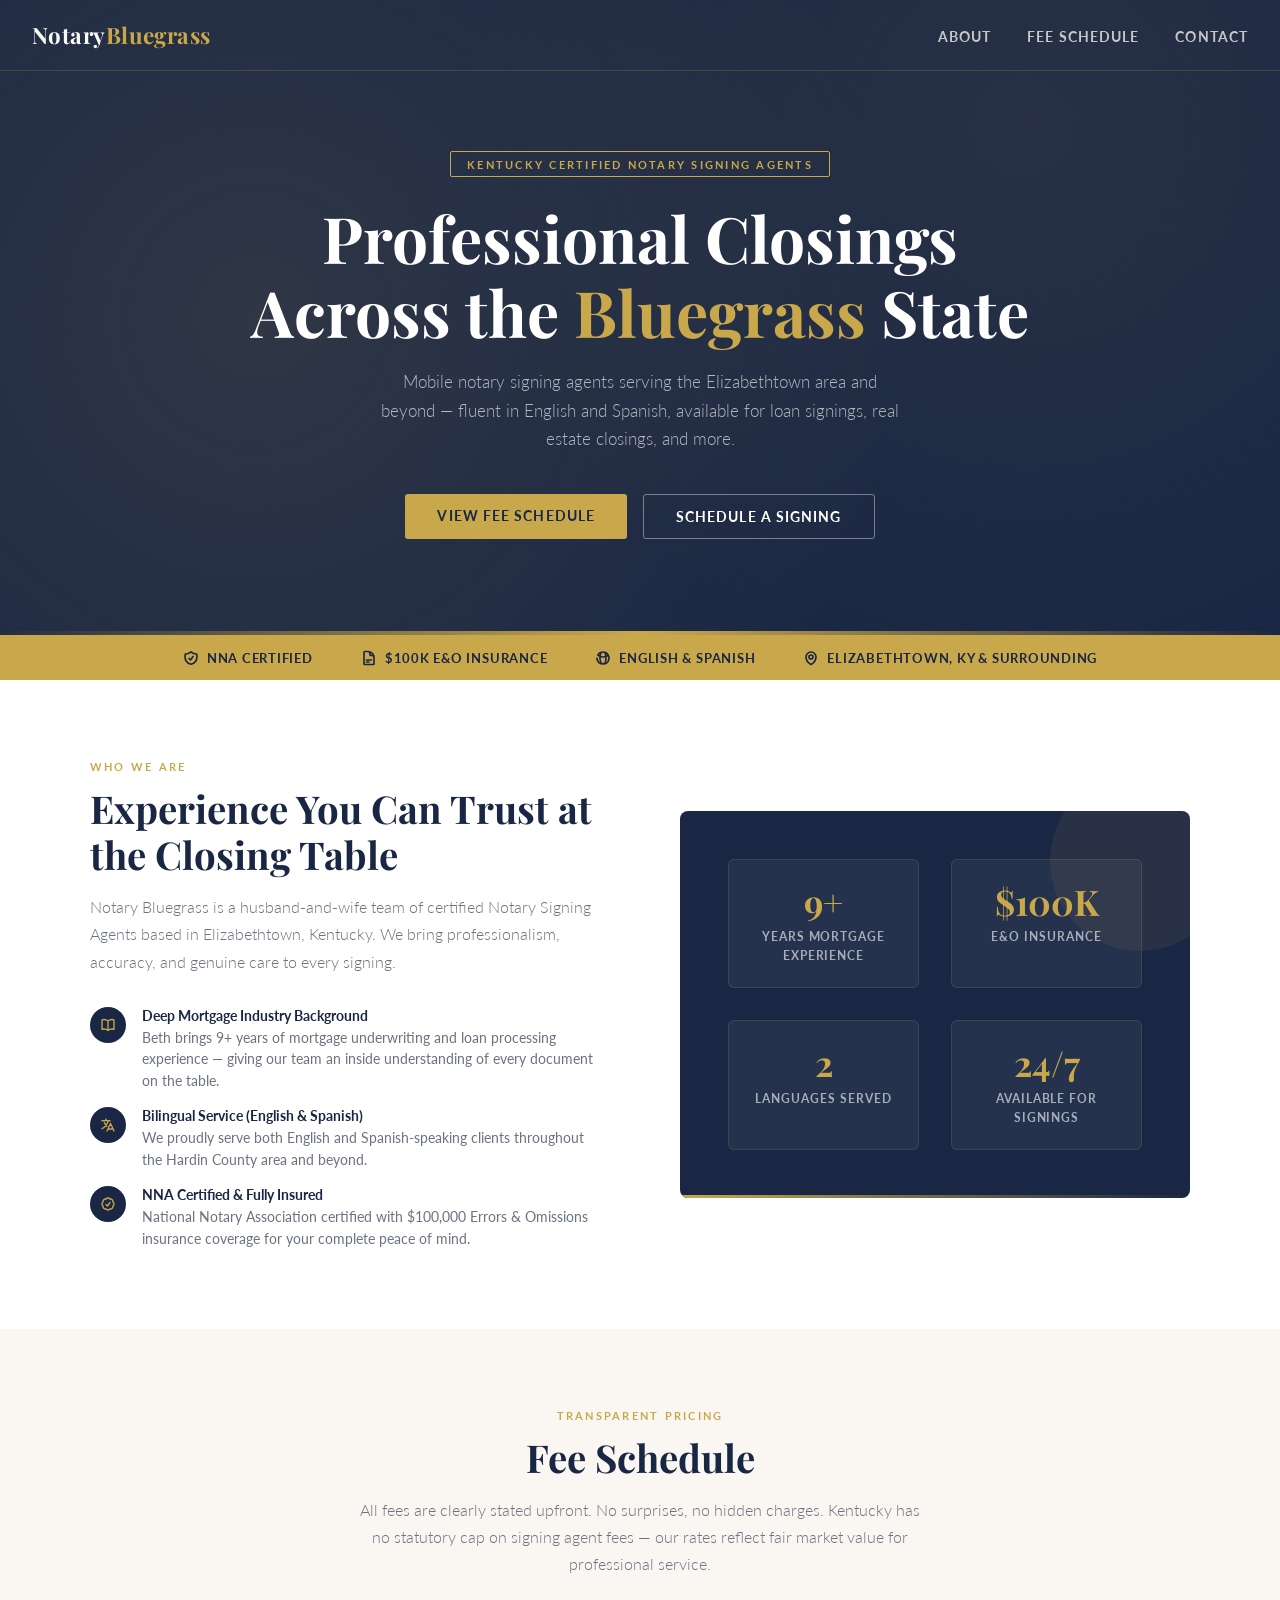
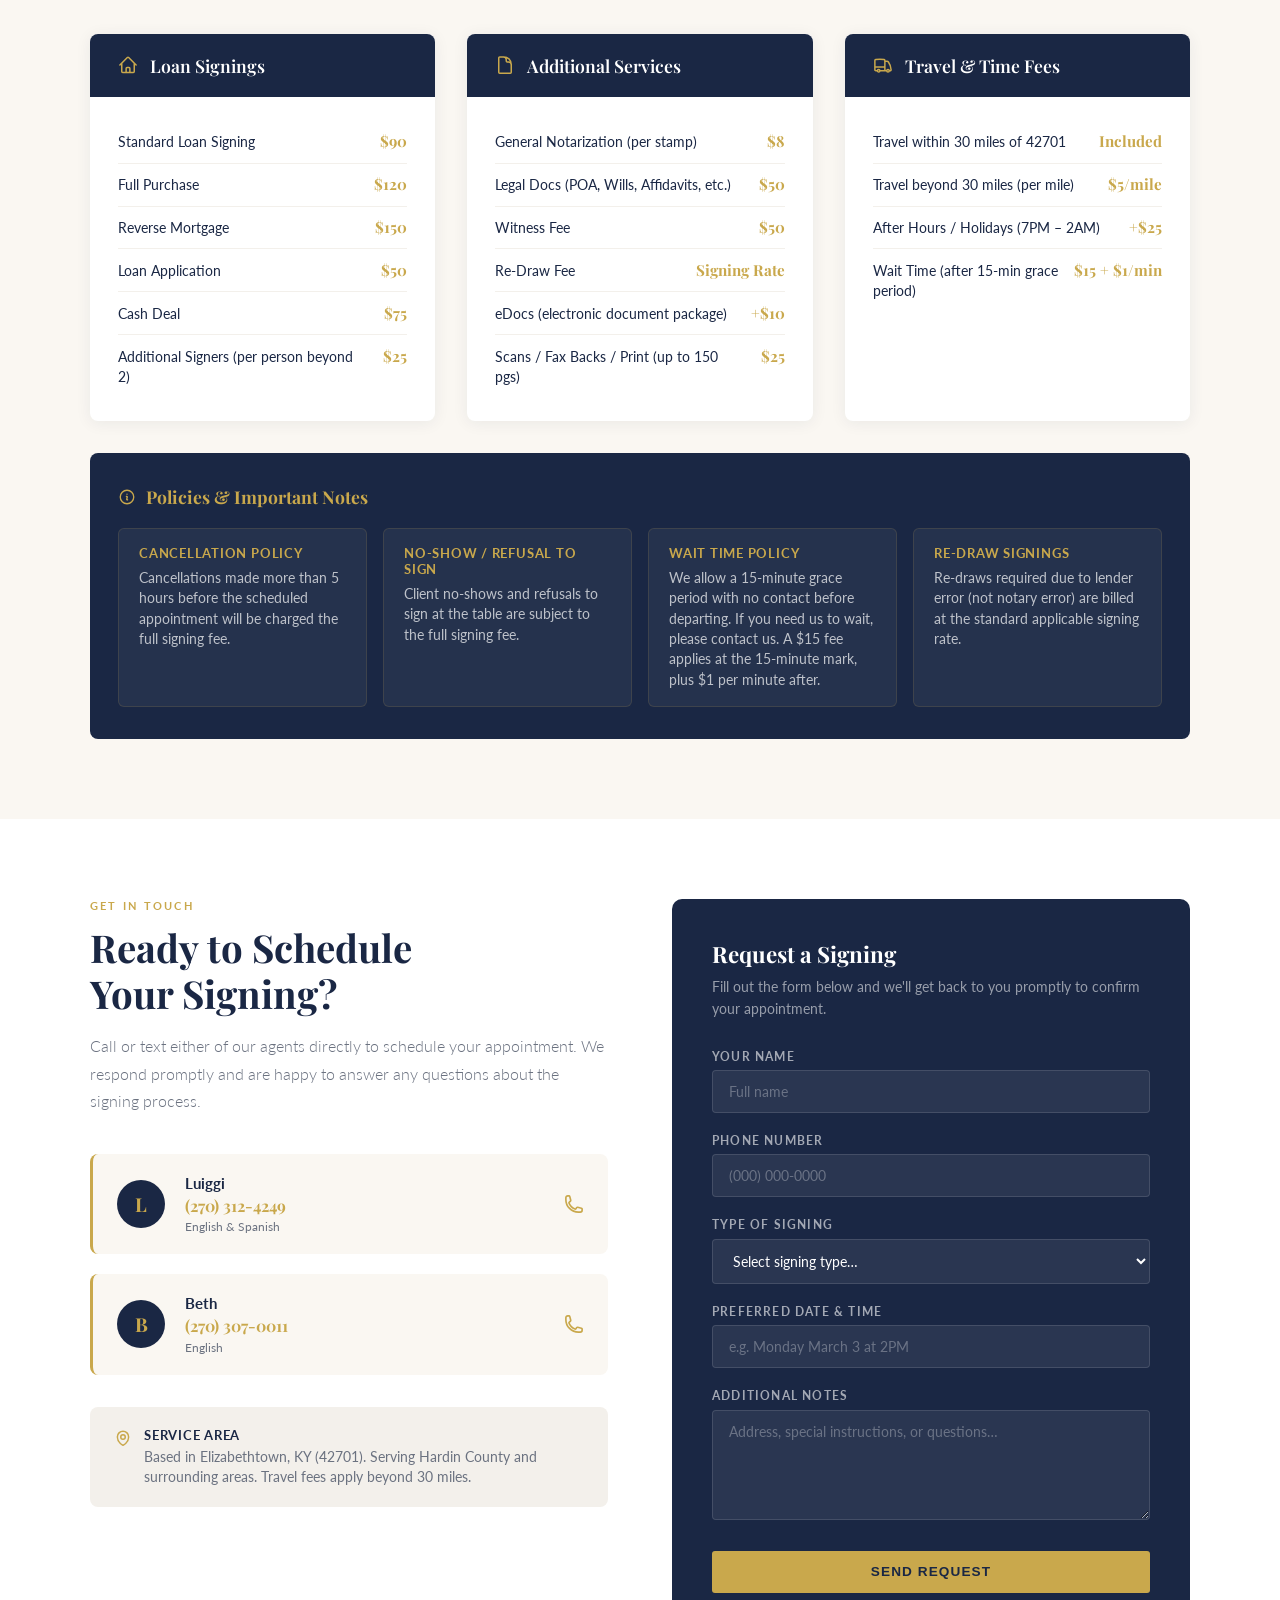
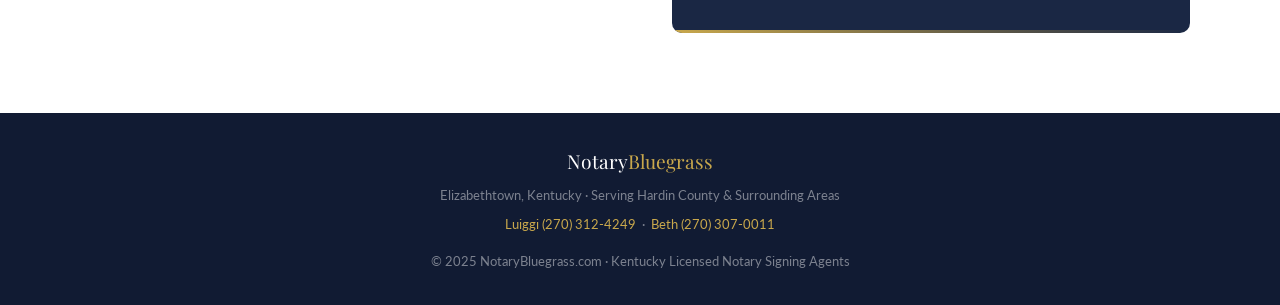
==== index (1).html @ 2d80d2d3 "Add files via upload" ====
<!DOCTYPE html>
<html lang="en">
<head>
  <meta charset="UTF-8" />
  <meta name="viewport" content="width=device-width, initial-scale=1.0"/>
  <title>Notary Bluegrass | Kentucky Mobile Notary Signing Agents</title>
  <link href="https://fonts.googleapis.com/css2?family=Playfair+Display:wght@400;600;700&family=Lato:wght@300;400;700&display=swap" rel="stylesheet"/>
  <style>
    *, *::before, *::after { box-sizing: border-box; margin: 0; padding: 0; }

    :root {
      --navy: #1a2744;
      --gold: #c9a84c;
      --gold-light: #e8c97a;
      --cream: #faf7f2;
      --white: #ffffff;
      --gray: #6b7280;
      --light-gray: #f3f0eb;
    }

    html { scroll-behavior: smooth; }

    body {
      font-family: 'Lato', sans-serif;
      background: var(--cream);
      color: var(--navy);
      overflow-x: hidden;
    }

    /* ── HERO ── */
    header {
      background: var(--navy);
      position: relative;
      overflow: hidden;
      padding: 0;
    }

    .header-pattern {
      position: absolute; inset: 0;
      background-image:
        radial-gradient(circle at 20% 50%, rgba(201,168,76,0.12) 0%, transparent 60%),
        radial-gradient(circle at 80% 20%, rgba(201,168,76,0.08) 0%, transparent 50%);
      pointer-events: none;
    }

    .header-border {
      position: absolute; bottom: 0; left: 0; right: 0;
      height: 4px;
      background: linear-gradient(90deg, transparent, var(--gold), transparent);
    }

    nav {
      display: flex;
      justify-content: space-between;
      align-items: center;
      padding: 1.25rem 2rem;
      border-bottom: 1px solid rgba(201,168,76,0.2);
    }

    .logo {
      font-family: 'Playfair Display', serif;
      color: var(--white);
      font-size: 1.4rem;
      font-weight: 700;
      letter-spacing: 0.02em;
    }

    .logo span { color: var(--gold); }

    nav a {
      color: rgba(255,255,255,0.75);
      text-decoration: none;
      font-size: 0.85rem;
      letter-spacing: 0.08em;
      text-transform: uppercase;
      font-weight: 700;
      transition: color 0.2s;
      margin-left: 2rem;
    }
    nav a:hover { color: var(--gold); }

    .hero {
      text-align: center;
      padding: 5rem 2rem 6rem;
      position: relative;
      z-index: 1;
    }

    .hero-badge {
      display: inline-block;
      border: 1px solid var(--gold);
      color: var(--gold);
      font-size: 0.7rem;
      letter-spacing: 0.2em;
      text-transform: uppercase;
      padding: 0.35rem 1rem;
      border-radius: 2px;
      margin-bottom: 1.5rem;
      font-weight: 700;
    }

    .hero h1 {
      font-family: 'Playfair Display', serif;
      color: var(--white);
      font-size: clamp(2.4rem, 5vw, 4rem);
      line-height: 1.15;
      font-weight: 700;
      margin-bottom: 1.25rem;
    }

    .hero h1 em {
      color: var(--gold);
      font-style: normal;
    }

    .hero p {
      color: rgba(255,255,255,0.65);
      font-size: 1.05rem;
      max-width: 520px;
      margin: 0 auto 2.5rem;
      line-height: 1.7;
      font-weight: 300;
    }

    .hero-cta {
      display: inline-flex;
      gap: 1rem;
      flex-wrap: wrap;
      justify-content: center;
    }

    .btn {
      display: inline-block;
      padding: 0.85rem 2rem;
      border-radius: 3px;
      font-size: 0.85rem;
      font-weight: 700;
      letter-spacing: 0.08em;
      text-transform: uppercase;
      text-decoration: none;
      transition: all 0.25s;
      cursor: pointer;
      border: none;
    }

    .btn-gold {
      background: var(--gold);
      color: var(--navy);
    }
    .btn-gold:hover {
      background: var(--gold-light);
      transform: translateY(-2px);
      box-shadow: 0 8px 24px rgba(201,168,76,0.35);
    }

    .btn-outline {
      background: transparent;
      color: var(--white);
      border: 1px solid rgba(255,255,255,0.4);
    }
    .btn-outline:hover {
      border-color: var(--gold);
      color: var(--gold);
      transform: translateY(-2px);
    }

    /* ── TRUST BAR ── */
    .trust-bar {
      background: var(--gold);
      padding: 0.9rem 2rem;
      display: flex;
      justify-content: center;
      gap: 3rem;
      flex-wrap: wrap;
    }

    .trust-item {
      display: flex;
      align-items: center;
      gap: 0.5rem;
      font-size: 0.8rem;
      font-weight: 700;
      letter-spacing: 0.06em;
      text-transform: uppercase;
      color: var(--navy);
    }

    .trust-item svg { width: 16px; height: 16px; flex-shrink: 0; }

    /* ── SECTION SHARED ── */
    section { padding: 5rem 2rem; }

    .section-label {
      font-size: 0.7rem;
      font-weight: 700;
      letter-spacing: 0.2em;
      text-transform: uppercase;
      color: var(--gold);
      margin-bottom: 0.75rem;
    }

    .section-title {
      font-family: 'Playfair Display', serif;
      font-size: clamp(1.8rem, 3vw, 2.6rem);
      font-weight: 700;
      color: var(--navy);
      margin-bottom: 1rem;
      line-height: 1.2;
    }

    .section-sub {
      color: var(--gray);
      font-size: 1rem;
      line-height: 1.7;
      max-width: 560px;
      font-weight: 300;
    }

    .container { max-width: 1100px; margin: 0 auto; }

    /* ── ABOUT ── */
    #about { background: var(--white); }

    .about-grid {
      display: grid;
      grid-template-columns: 1fr 1fr;
      gap: 5rem;
      align-items: center;
    }

    .about-text .section-sub { margin-bottom: 1.5rem; }

    .about-features {
      display: flex;
      flex-direction: column;
      gap: 1rem;
      margin-top: 2rem;
    }

    .feature-item {
      display: flex;
      align-items: flex-start;
      gap: 1rem;
    }

    .feature-icon {
      width: 36px; height: 36px;
      background: var(--navy);
      border-radius: 50%;
      display: flex; align-items: center; justify-content: center;
      flex-shrink: 0;
    }
    .feature-icon svg { width: 16px; height: 16px; color: var(--gold); }

    .feature-text strong {
      display: block;
      font-size: 0.9rem;
      font-weight: 700;
      color: var(--navy);
      margin-bottom: 0.2rem;
    }
    .feature-text span {
      font-size: 0.85rem;
      color: var(--gray);
      line-height: 1.5;
    }

    .about-card {
      background: var(--navy);
      border-radius: 8px;
      padding: 3rem;
      position: relative;
      overflow: hidden;
    }

    .about-card::before {
      content: '';
      position: absolute;
      top: -40px; right: -40px;
      width: 180px; height: 180px;
      border-radius: 50%;
      background: rgba(201,168,76,0.08);
    }

    .about-card::after {
      content: '';
      position: absolute;
      bottom: 0; left: 0; right: 0;
      height: 3px;
      background: linear-gradient(90deg, var(--gold), transparent);
    }

    .stat-grid {
      display: grid;
      grid-template-columns: 1fr 1fr;
      gap: 2rem;
      position: relative;
      z-index: 1;
    }

    .stat-item {
      text-align: center;
      padding: 1.5rem 1rem;
      background: rgba(255,255,255,0.05);
      border-radius: 6px;
      border: 1px solid rgba(201,168,76,0.15);
    }

    .stat-number {
      font-family: 'Playfair Display', serif;
      font-size: 2.2rem;
      color: var(--gold);
      font-weight: 700;
      display: block;
      line-height: 1;
      margin-bottom: 0.4rem;
    }

    .stat-label {
      font-size: 0.75rem;
      color: rgba(255,255,255,0.6);
      letter-spacing: 0.08em;
      text-transform: uppercase;
      font-weight: 700;
    }

    /* ── FEES ── */
    #fees { background: var(--cream); }

    .fees-header {
      text-align: center;
      margin-bottom: 3.5rem;
    }
    .fees-header .section-sub { margin: 0 auto; }

    .fees-grid {
      display: grid;
      grid-template-columns: repeat(auto-fit, minmax(320px, 1fr));
      gap: 2rem;
    }

    .fee-card {
      background: var(--white);
      border-radius: 8px;
      overflow: hidden;
      box-shadow: 0 2px 16px rgba(26,39,68,0.07);
      transition: transform 0.25s, box-shadow 0.25s;
    }
    .fee-card:hover {
      transform: translateY(-4px);
      box-shadow: 0 8px 32px rgba(26,39,68,0.12);
    }

    .fee-card-header {
      background: var(--navy);
      padding: 1.25rem 1.75rem;
      display: flex;
      align-items: center;
      gap: 0.75rem;
    }

    .fee-card-header svg { width: 20px; height: 20px; color: var(--gold); flex-shrink: 0; }

    .fee-card-header h3 {
      font-family: 'Playfair Display', serif;
      color: var(--white);
      font-size: 1.1rem;
      font-weight: 600;
    }

    .fee-list {
      padding: 1.5rem 1.75rem;
    }

    .fee-row {
      display: flex;
      justify-content: space-between;
      align-items: baseline;
      padding: 0.65rem 0;
      border-bottom: 1px solid var(--light-gray);
      gap: 1rem;
    }
    .fee-row:last-child { border-bottom: none; }

    .fee-name {
      font-size: 0.9rem;
      color: var(--navy);
      font-weight: 400;
      flex: 1;
      line-height: 1.4;
    }

    .fee-price {
      font-size: 0.95rem;
      color: var(--gold);
      font-weight: 700;
      white-space: nowrap;
      font-family: 'Playfair Display', serif;
    }

    /* Policies card */
    .policy-card {
      background: var(--navy);
      border-radius: 8px;
      padding: 2rem 1.75rem;
      grid-column: 1 / -1;
    }

    .policy-card h3 {
      font-family: 'Playfair Display', serif;
      color: var(--gold);
      font-size: 1.1rem;
      margin-bottom: 1.25rem;
      display: flex;
      align-items: center;
      gap: 0.6rem;
    }
    .policy-card h3 svg { width: 18px; height: 18px; }

    .policy-grid {
      display: grid;
      grid-template-columns: repeat(auto-fit, minmax(240px, 1fr));
      gap: 1rem;
    }

    .policy-item {
      background: rgba(255,255,255,0.05);
      border: 1px solid rgba(201,168,76,0.15);
      border-radius: 6px;
      padding: 1rem 1.25rem;
    }

    .policy-item strong {
      display: block;
      font-size: 0.8rem;
      color: var(--gold);
      letter-spacing: 0.06em;
      text-transform: uppercase;
      font-weight: 700;
      margin-bottom: 0.4rem;
    }

    .policy-item p {
      font-size: 0.85rem;
      color: rgba(255,255,255,0.7);
      line-height: 1.5;
    }

    /* ── CONTACT ── */
    #contact { background: var(--white); }

    .contact-grid {
      display: grid;
      grid-template-columns: 1fr 1fr;
      gap: 4rem;
      align-items: start;
    }

    .contact-info { }

    .contact-intro {
      color: var(--gray);
      font-size: 1rem;
      line-height: 1.7;
      font-weight: 300;
      margin-bottom: 2.5rem;
    }

    .agent-cards {
      display: flex;
      flex-direction: column;
      gap: 1.25rem;
    }

    .agent-card {
      display: flex;
      align-items: center;
      gap: 1.25rem;
      padding: 1.25rem 1.5rem;
      background: var(--cream);
      border-radius: 8px;
      border-left: 3px solid var(--gold);
      text-decoration: none;
      transition: all 0.2s;
    }
    .agent-card:hover {
      background: var(--light-gray);
      transform: translateX(4px);
    }

    .agent-avatar {
      width: 48px; height: 48px;
      background: var(--navy);
      border-radius: 50%;
      display: flex; align-items: center; justify-content: center;
      flex-shrink: 0;
      font-family: 'Playfair Display', serif;
      color: var(--gold);
      font-size: 1.2rem;
      font-weight: 700;
    }

    .agent-details { flex: 1; }

    .agent-name {
      font-weight: 700;
      color: var(--navy);
      font-size: 0.95rem;
      margin-bottom: 0.2rem;
    }

    .agent-phone {
      color: var(--gold);
      font-size: 1rem;
      font-weight: 700;
      font-family: 'Playfair Display', serif;
    }

    .agent-lang {
      font-size: 0.75rem;
      color: var(--gray);
      margin-top: 0.2rem;
    }

    .service-area {
      margin-top: 2rem;
      padding: 1.25rem 1.5rem;
      background: var(--light-gray);
      border-radius: 8px;
      display: flex;
      align-items: flex-start;
      gap: 0.75rem;
    }

    .service-area svg { width: 18px; height: 18px; color: var(--gold); flex-shrink: 0; margin-top: 2px; }

    .service-area div strong {
      display: block;
      font-size: 0.8rem;
      color: var(--navy);
      font-weight: 700;
      letter-spacing: 0.06em;
      text-transform: uppercase;
      margin-bottom: 0.25rem;
    }

    .service-area div p {
      font-size: 0.85rem;
      color: var(--gray);
      line-height: 1.5;
    }

    /* Contact form side */
    .contact-form-wrap {
      background: var(--navy);
      border-radius: 10px;
      padding: 2.5rem;
      position: relative;
      overflow: hidden;
    }

    .contact-form-wrap::after {
      content: '';
      position: absolute;
      bottom: 0; left: 0; right: 0;
      height: 3px;
      background: linear-gradient(90deg, var(--gold), transparent);
    }

    .contact-form-wrap h3 {
      font-family: 'Playfair Display', serif;
      color: var(--white);
      font-size: 1.4rem;
      margin-bottom: 0.5rem;
    }

    .contact-form-wrap p {
      color: rgba(255,255,255,0.55);
      font-size: 0.85rem;
      margin-bottom: 1.75rem;
      line-height: 1.6;
    }

    .form-group { margin-bottom: 1.25rem; }

    label {
      display: block;
      font-size: 0.75rem;
      font-weight: 700;
      letter-spacing: 0.1em;
      text-transform: uppercase;
      color: rgba(255,255,255,0.6);
      margin-bottom: 0.4rem;
    }

    input, textarea, select {
      width: 100%;
      background: rgba(255,255,255,0.07);
      border: 1px solid rgba(255,255,255,0.12);
      border-radius: 4px;
      padding: 0.75rem 1rem;
      color: var(--white);
      font-family: 'Lato', sans-serif;
      font-size: 0.9rem;
      transition: border-color 0.2s;
      outline: none;
    }

    input::placeholder, textarea::placeholder { color: rgba(255,255,255,0.3); }

    input:focus, textarea:focus, select:focus {
      border-color: var(--gold);
    }

    select option { background: var(--navy); color: var(--white); }

    textarea { height: 110px; resize: vertical; }

    .form-submit {
      width: 100%;
      margin-top: 0.5rem;
    }

    /* ── FOOTER ── */
    footer {
      background: #111b33;
      color: rgba(255,255,255,0.45);
      text-align: center;
      padding: 2rem;
      font-size: 0.8rem;
      line-height: 1.7;
    }

    footer a { color: var(--gold); text-decoration: none; }

    .footer-logo {
      font-family: 'Playfair Display', serif;
      color: var(--white);
      font-size: 1.2rem;
      margin-bottom: 0.5rem;
    }
    .footer-logo span { color: var(--gold); }

    /* ── ANIMATIONS ── */
    @keyframes fadeUp {
      from { opacity: 0; transform: translateY(24px); }
      to   { opacity: 1; transform: translateY(0); }
    }

    .hero-badge { animation: fadeUp 0.5s ease both; }
    .hero h1    { animation: fadeUp 0.5s ease 0.1s both; }
    .hero p     { animation: fadeUp 0.5s ease 0.2s both; }
    .hero-cta   { animation: fadeUp 0.5s ease 0.3s both; }

    /* ── RESPONSIVE ── */
    @media (max-width: 768px) {
      .about-grid, .contact-grid { grid-template-columns: 1fr; gap: 2.5rem; }
      nav .nav-links { display: none; }
      .stat-grid { grid-template-columns: 1fr 1fr; }
      .trust-bar { gap: 1.5rem; }
      .fees-grid { grid-template-columns: 1fr; }
      .policy-card { grid-column: 1; }
    }
  </style>
</head>
<body>

<!-- HEADER -->
<header>
  <div class="header-pattern"></div>
  <nav>
    <div class="logo">Notary<span>Bluegrass</span></div>
    <div class="nav-links">
      <a href="#about">About</a>
      <a href="#fees">Fee Schedule</a>
      <a href="#contact">Contact</a>
    </div>
  </nav>
  <div class="hero">
    <div class="hero-badge">Kentucky Certified Notary Signing Agents</div>
    <h1>Professional Closings<br/>Across the <em>Bluegrass</em> State</h1>
    <p>Mobile notary signing agents serving the Elizabethtown area and beyond — fluent in English and Spanish, available for loan signings, real estate closings, and more.</p>
    <div class="hero-cta">
      <a href="#fees" class="btn btn-gold">View Fee Schedule</a>
      <a href="#contact" class="btn btn-outline">Schedule a Signing</a>
    </div>
  </div>
  <div class="header-border"></div>
</header>

<!-- TRUST BAR -->
<div class="trust-bar">
  <div class="trust-item">
    <svg fill="none" viewBox="0 0 24 24" stroke="currentColor" stroke-width="2.5"><path stroke-linecap="round" stroke-linejoin="round" d="M9 12.75L11.25 15 15 9.75m-3-7.036A11.959 11.959 0 013.598 6 11.99 11.99 0 003 9.749c0 5.592 3.824 10.29 9 11.623 5.176-1.332 9-6.03 9-11.622 0-1.31-.21-2.571-.598-3.751h-.152c-3.196 0-6.1-1.248-8.25-3.285z"/></svg>
    NNA Certified
  </div>
  <div class="trust-item">
    <svg fill="none" viewBox="0 0 24 24" stroke="currentColor" stroke-width="2.5"><path stroke-linecap="round" stroke-linejoin="round" d="M19.5 14.25v-2.625a3.375 3.375 0 00-3.375-3.375h-1.5A1.125 1.125 0 0113.5 7.125v-1.5a3.375 3.375 0 00-3.375-3.375H8.25m0 12.75h7.5m-7.5 3H12M10.5 2.25H5.625c-.621 0-1.125.504-1.125 1.125v17.25c0 .621.504 1.125 1.125 1.125h12.75c.621 0 1.125-.504 1.125-1.125V11.25a9 9 0 00-9-9z"/></svg>
    $100K E&O Insurance
  </div>
  <div class="trust-item">
    <svg fill="none" viewBox="0 0 24 24" stroke="currentColor" stroke-width="2.5"><path stroke-linecap="round" stroke-linejoin="round" d="M12 21a9.004 9.004 0 008.716-6.747M12 21a9.004 9.004 0 01-8.716-6.747M12 21c2.485 0 4.5-4.03 4.5-9S14.485 3 12 3m0 18c-2.485 0-4.5-4.03-4.5-9S9.515 3 12 3m0 0a8.997 8.997 0 017.843 4.582M12 3a8.997 8.997 0 00-7.843 4.582m15.686 0A11.953 11.953 0 0112 10.5c-2.998 0-5.74-1.1-7.843-2.918m15.686 0A8.959 8.959 0 0121 12c0 .778-.099 1.533-.284 2.253M3 12a8.959 8.959 0 00.284 2.253"/></svg>
    English &amp; Spanish
  </div>
  <div class="trust-item">
    <svg fill="none" viewBox="0 0 24 24" stroke="currentColor" stroke-width="2.5"><path stroke-linecap="round" stroke-linejoin="round" d="M15 10.5a3 3 0 11-6 0 3 3 0 016 0z"/><path stroke-linecap="round" stroke-linejoin="round" d="M19.5 10.5c0 7.142-7.5 11.25-7.5 11.25S4.5 17.642 4.5 10.5a7.5 7.5 0 1115 0z"/></svg>
    Elizabethtown, KY &amp; Surrounding
  </div>
</div>

<!-- ABOUT -->
<section id="about">
  <div class="container">
    <div class="about-grid">
      <div class="about-text">
        <div class="section-label">Who We Are</div>
        <h2 class="section-title">Experience You Can Trust at the Closing Table</h2>
        <p class="section-sub">Notary Bluegrass is a husband-and-wife team of certified Notary Signing Agents based in Elizabethtown, Kentucky. We bring professionalism, accuracy, and genuine care to every signing.</p>
        <div class="about-features">
          <div class="feature-item">
            <div class="feature-icon">
              <svg fill="none" viewBox="0 0 24 24" stroke="currentColor" stroke-width="2"><path stroke-linecap="round" stroke-linejoin="round" d="M12 6.042A8.967 8.967 0 006 3.75c-1.052 0-2.062.18-3 .512v14.25A8.987 8.987 0 016 18c2.305 0 4.408.867 6 2.292m0-14.25a8.966 8.966 0 016-2.292c1.052 0 2.062.18 3 .512v14.25A8.987 8.987 0 0018 18a8.967 8.967 0 00-6 2.292m0-14.25v14.25"/></svg>
            </div>
            <div class="feature-text">
              <strong>Deep Mortgage Industry Background</strong>
              <span>Beth brings 9+ years of mortgage underwriting and loan processing experience — giving our team an inside understanding of every document on the table.</span>
            </div>
          </div>
          <div class="feature-item">
            <div class="feature-icon">
              <svg fill="none" viewBox="0 0 24 24" stroke="currentColor" stroke-width="2"><path stroke-linecap="round" stroke-linejoin="round" d="M10.5 21l5.25-11.25L21 21m-9-3h7.5M3 5.621a48.474 48.474 0 016-.371m0 0c1.12 0 2.233.038 3.334.114M9 5.25V3m3.334 2.364C11.176 10.658 7.69 15.08 3 17.502m9.334-12.138c.896.061 1.785.147 2.666.257m-4.589 8.495a18.023 18.023 0 01-3.827-5.802"/></svg>
            </div>
            <div class="feature-text">
              <strong>Bilingual Service (English &amp; Spanish)</strong>
              <span>We proudly serve both English and Spanish-speaking clients throughout the Hardin County area and beyond.</span>
            </div>
          </div>
          <div class="feature-item">
            <div class="feature-icon">
              <svg fill="none" viewBox="0 0 24 24" stroke="currentColor" stroke-width="2"><path stroke-linecap="round" stroke-linejoin="round" d="M9 12.75L11.25 15 15 9.75M21 12c0 1.268-.63 2.39-1.593 3.068a3.745 3.745 0 01-1.043 3.296 3.745 3.745 0 01-3.296 1.043A3.745 3.745 0 0112 21c-1.268 0-2.39-.63-3.068-1.593a3.746 3.746 0 01-3.296-1.043 3.745 3.745 0 01-1.043-3.296A3.745 3.745 0 013 12c0-1.268.63-2.39 1.593-3.068a3.745 3.745 0 011.043-3.296 3.746 3.746 0 013.296-1.043A3.746 3.746 0 0112 3c1.268 0 2.39.63 3.068 1.593a3.746 3.746 0 013.296 1.043 3.746 3.746 0 011.043 3.296A3.745 3.745 0 0121 12z"/></svg>
            </div>
            <div class="feature-text">
              <strong>NNA Certified &amp; Fully Insured</strong>
              <span>National Notary Association certified with $100,000 Errors &amp; Omissions insurance coverage for your complete peace of mind.</span>
            </div>
          </div>
        </div>
      </div>
      <div class="about-card">
        <div class="stat-grid">
          <div class="stat-item">
            <span class="stat-number">9+</span>
            <span class="stat-label">Years Mortgage Experience</span>
          </div>
          <div class="stat-item">
            <span class="stat-number">$100K</span>
            <span class="stat-label">E&O Insurance</span>
          </div>
          <div class="stat-item">
            <span class="stat-number">2</span>
            <span class="stat-label">Languages Served</span>
          </div>
          <div class="stat-item">
            <span class="stat-number">24/7</span>
            <span class="stat-label">Available for Signings</span>
          </div>
        </div>
      </div>
    </div>
  </div>
</section>

<!-- FEES -->
<section id="fees">
  <div class="container">
    <div class="fees-header">
      <div class="section-label">Transparent Pricing</div>
      <h2 class="section-title">Fee Schedule</h2>
      <p class="section-sub">All fees are clearly stated upfront. No surprises, no hidden charges. Kentucky has no statutory cap on signing agent fees — our rates reflect fair market value for professional service.</p>
    </div>

    <div class="fees-grid">

      <!-- Loan Signings -->
      <div class="fee-card">
        <div class="fee-card-header">
          <svg fill="none" viewBox="0 0 24 24" stroke="currentColor" stroke-width="1.8"><path stroke-linecap="round" stroke-linejoin="round" d="M2.25 12l8.954-8.955c.44-.439 1.152-.439 1.591 0L21.75 12M4.5 9.75v10.125c0 .621.504 1.125 1.125 1.125H9.75v-4.875c0-.621.504-1.125 1.125-1.125h2.25c.621 0 1.125.504 1.125 1.125V21h4.125c.621 0 1.125-.504 1.125-1.125V9.75M8.25 21h8.25"/></svg>
          <h3>Loan Signings</h3>
        </div>
        <div class="fee-list">
          <div class="fee-row"><span class="fee-name">Standard Loan Signing</span><span class="fee-price">$90</span></div>
          <div class="fee-row"><span class="fee-name">Full Purchase</span><span class="fee-price">$120</span></div>
          <div class="fee-row"><span class="fee-name">Reverse Mortgage</span><span class="fee-price">$150</span></div>
          <div class="fee-row"><span class="fee-name">Loan Application</span><span class="fee-price">$50</span></div>
          <div class="fee-row"><span class="fee-name">Cash Deal</span><span class="fee-price">$75</span></div>
          <div class="fee-row"><span class="fee-name">Additional Signers (per person beyond 2)</span><span class="fee-price">$25</span></div>
        </div>
      </div>

      <!-- Additional Services -->
      <div class="fee-card">
        <div class="fee-card-header">
          <svg fill="none" viewBox="0 0 24 24" stroke="currentColor" stroke-width="1.8"><path stroke-linecap="round" stroke-linejoin="round" d="M19.5 14.25v-2.625a3.375 3.375 0 00-3.375-3.375h-1.5A1.125 1.125 0 0113.5 7.125v-1.5a3.375 3.375 0 00-3.375-3.375H8.25m2.25 0H5.625c-.621 0-1.125.504-1.125 1.125v17.25c0 .621.504 1.125 1.125 1.125h12.75c.621 0 1.125-.504 1.125-1.125V11.25a9 9 0 00-9-9z"/></svg>
          <h3>Additional Services</h3>
        </div>
        <div class="fee-list">
          <div class="fee-row"><span class="fee-name">General Notarization (per stamp)</span><span class="fee-price">$8</span></div>
          <div class="fee-row"><span class="fee-name">Legal Docs (POA, Wills, Affidavits, etc.)</span><span class="fee-price">$50</span></div>
          <div class="fee-row"><span class="fee-name">Witness Fee</span><span class="fee-price">$50</span></div>
          <div class="fee-row"><span class="fee-name">Re-Draw Fee</span><span class="fee-price">Signing Rate</span></div>
          <div class="fee-row"><span class="fee-name">eDocs (electronic document package)</span><span class="fee-price">+$10</span></div>
          <div class="fee-row"><span class="fee-name">Scans / Fax Backs / Print (up to 150 pgs)</span><span class="fee-price">$25</span></div>
        </div>
      </div>

      <!-- Travel & Time -->
      <div class="fee-card">
        <div class="fee-card-header">
          <svg fill="none" viewBox="0 0 24 24" stroke="currentColor" stroke-width="1.8"><path stroke-linecap="round" stroke-linejoin="round" d="M8.25 18.75a1.5 1.5 0 01-3 0m3 0a1.5 1.5 0 00-3 0m3 0h6m-9 0H3.375a1.125 1.125 0 01-1.125-1.125V14.25m17.25 4.5a1.5 1.5 0 01-3 0m3 0a1.5 1.5 0 00-3 0m3 0h1.125c.621 0 1.129-.504 1.09-1.124a17.902 17.902 0 00-3.213-9.193 2.056 2.056 0 00-1.58-.86H14.25M16.5 18.75h-2.25m0-11.177v-.958c0-.568-.422-1.048-.987-1.106a48.554 48.554 0 00-10.026 0 1.106 1.106 0 00-.987 1.106v7.635m12-6.677v6.677m0 4.5v-4.5m0 0h-12"/></svg>
          <h3>Travel &amp; Time Fees</h3>
        </div>
        <div class="fee-list">
          <div class="fee-row"><span class="fee-name">Travel within 30 miles of 42701</span><span class="fee-price">Included</span></div>
          <div class="fee-row"><span class="fee-name">Travel beyond 30 miles (per mile)</span><span class="fee-price">$5/mile</span></div>
          <div class="fee-row"><span class="fee-name">After Hours / Holidays (7PM – 2AM)</span><span class="fee-price">+$25</span></div>
          <div class="fee-row"><span class="fee-name">Wait Time (after 15-min grace period)</span><span class="fee-price">$15 + $1/min</span></div>
        </div>
      </div>

      <!-- Policies -->
      <div class="policy-card">
        <h3>
          <svg fill="none" viewBox="0 0 24 24" stroke="currentColor" stroke-width="1.8"><path stroke-linecap="round" stroke-linejoin="round" d="M11.25 11.25l.041-.02a.75.75 0 011.063.852l-.708 2.836a.75.75 0 001.063.853l.041-.021M21 12a9 9 0 11-18 0 9 9 0 0118 0zm-9-3.75h.008v.008H12V8.25z"/></svg>
          Policies &amp; Important Notes
        </h3>
        <div class="policy-grid">
          <div class="policy-item">
            <strong>Cancellation Policy</strong>
            <p>Cancellations made more than 5 hours before the scheduled appointment will be charged the full signing fee.</p>
          </div>
          <div class="policy-item">
            <strong>No-Show / Refusal to Sign</strong>
            <p>Client no-shows and refusals to sign at the table are subject to the full signing fee.</p>
          </div>
          <div class="policy-item">
            <strong>Wait Time Policy</strong>
            <p>We allow a 15-minute grace period with no contact before departing. If you need us to wait, please contact us. A $15 fee applies at the 15-minute mark, plus $1 per minute after.</p>
          </div>
          <div class="policy-item">
            <strong>Re-Draw Signings</strong>
            <p>Re-draws required due to lender error (not notary error) are billed at the standard applicable signing rate.</p>
          </div>
        </div>
      </div>

    </div>
  </div>
</section>

<!-- CONTACT -->
<section id="contact">
  <div class="container">
    <div class="contact-grid">
      <div class="contact-info">
        <div class="section-label">Get In Touch</div>
        <h2 class="section-title">Ready to Schedule<br/>Your Signing?</h2>
        <p class="contact-intro">Call or text either of our agents directly to schedule your appointment. We respond promptly and are happy to answer any questions about the signing process.</p>

        <div class="agent-cards">
          <a href="tel:2703124249" class="agent-card">
            <div class="agent-avatar">L</div>
            <div class="agent-details">
              <div class="agent-name">Luiggi</div>
              <div class="agent-phone">(270) 312-4249</div>
              <div class="agent-lang">English &amp; Spanish</div>
            </div>
            <svg fill="none" viewBox="0 0 24 24" stroke="currentColor" stroke-width="2" width="20" height="20" style="color:#c9a84c;flex-shrink:0"><path stroke-linecap="round" stroke-linejoin="round" d="M2.25 6.75c0 8.284 6.716 15 15 15h2.25a2.25 2.25 0 002.25-2.25v-1.372c0-.516-.351-.966-.852-1.091l-4.423-1.106c-.44-.11-.902.055-1.173.417l-.97 1.293c-.282.376-.769.542-1.21.38a12.035 12.035 0 01-7.143-7.143c-.162-.441.004-.928.38-1.21l1.293-.97c.363-.271.527-.734.417-1.173L6.963 3.102a1.125 1.125 0 00-1.091-.852H4.5A2.25 2.25 0 002.25 4.5v2.25z"/></svg>
          </a>

          <a href="tel:2703070011" class="agent-card">
            <div class="agent-avatar">B</div>
            <div class="agent-details">
              <div class="agent-name">Beth</div>
              <div class="agent-phone">(270) 307-0011</div>
              <div class="agent-lang">English</div>
            </div>
            <svg fill="none" viewBox="0 0 24 24" stroke="currentColor" stroke-width="2" width="20" height="20" style="color:#c9a84c;flex-shrink:0"><path stroke-linecap="round" stroke-linejoin="round" d="M2.25 6.75c0 8.284 6.716 15 15 15h2.25a2.25 2.25 0 002.25-2.25v-1.372c0-.516-.351-.966-.852-1.091l-4.423-1.106c-.44-.11-.902.055-1.173.417l-.97 1.293c-.282.376-.769.542-1.21.38a12.035 12.035 0 01-7.143-7.143c-.162-.441.004-.928.38-1.21l1.293-.97c.363-.271.527-.734.417-1.173L6.963 3.102a1.125 1.125 0 00-1.091-.852H4.5A2.25 2.25 0 002.25 4.5v2.25z"/></svg>
          </a>
        </div>

        <div class="service-area">
          <svg fill="none" viewBox="0 0 24 24" stroke="currentColor" stroke-width="2"><path stroke-linecap="round" stroke-linejoin="round" d="M15 10.5a3 3 0 11-6 0 3 3 0 016 0z"/><path stroke-linecap="round" stroke-linejoin="round" d="M19.5 10.5c0 7.142-7.5 11.25-7.5 11.25S4.5 17.642 4.5 10.5a7.5 7.5 0 1115 0z"/></svg>
          <div>
            <strong>Service Area</strong>
            <p>Based in Elizabethtown, KY (42701). Serving Hardin County and surrounding areas. Travel fees apply beyond 30 miles.</p>
          </div>
        </div>
      </div>

      <div class="contact-form-wrap">
        <h3>Request a Signing</h3>
        <p>Fill out the form below and we'll get back to you promptly to confirm your appointment.</p>

        <div class="form-group">
          <label>Your Name</label>
          <input type="text" placeholder="Full name"/>
        </div>
        <div class="form-group">
          <label>Phone Number</label>
          <input type="tel" placeholder="(000) 000-0000"/>
        </div>
        <div class="form-group">
          <label>Type of Signing</label>
          <select>
            <option value="" disabled selected>Select signing type…</option>
            <option>Standard Loan Signing</option>
            <option>Full Purchase</option>
            <option>Reverse Mortgage</option>
            <option>Loan Application</option>
            <option>Cash Deal</option>
            <option>General Notarization</option>
            <option>Legal Documents (POA, Will, etc.)</option>
            <option>Other</option>
          </select>
        </div>
        <div class="form-group">
          <label>Preferred Date &amp; Time</label>
          <input type="text" placeholder="e.g. Monday March 3 at 2PM"/>
        </div>
        <div class="form-group">
          <label>Additional Notes</label>
          <textarea placeholder="Address, special instructions, or questions…"></textarea>
        </div>
        <button class="btn btn-gold form-submit" onclick="alert('Thank you! Please call or text us directly to confirm your appointment.\n\nLuiggi: (270) 312-4249\nBeth: (270) 307-0011')">Send Request</button>
      </div>
    </div>
  </div>
</section>

<!-- FOOTER -->
<footer>
  <div class="footer-logo">Notary<span>Bluegrass</span></div>
  <p>Elizabethtown, Kentucky · Serving Hardin County &amp; Surrounding Areas</p>
  <p style="margin-top:0.4rem">
    <a href="tel:2703124249">Luiggi (270) 312-4249</a> &nbsp;·&nbsp;
    <a href="tel:2703070011">Beth (270) 307-0011</a>
  </p>
  <p style="margin-top:1rem">© 2025 NotaryBluegrass.com · Kentucky Licensed Notary Signing Agents</p>
</footer>

</body>
</html>
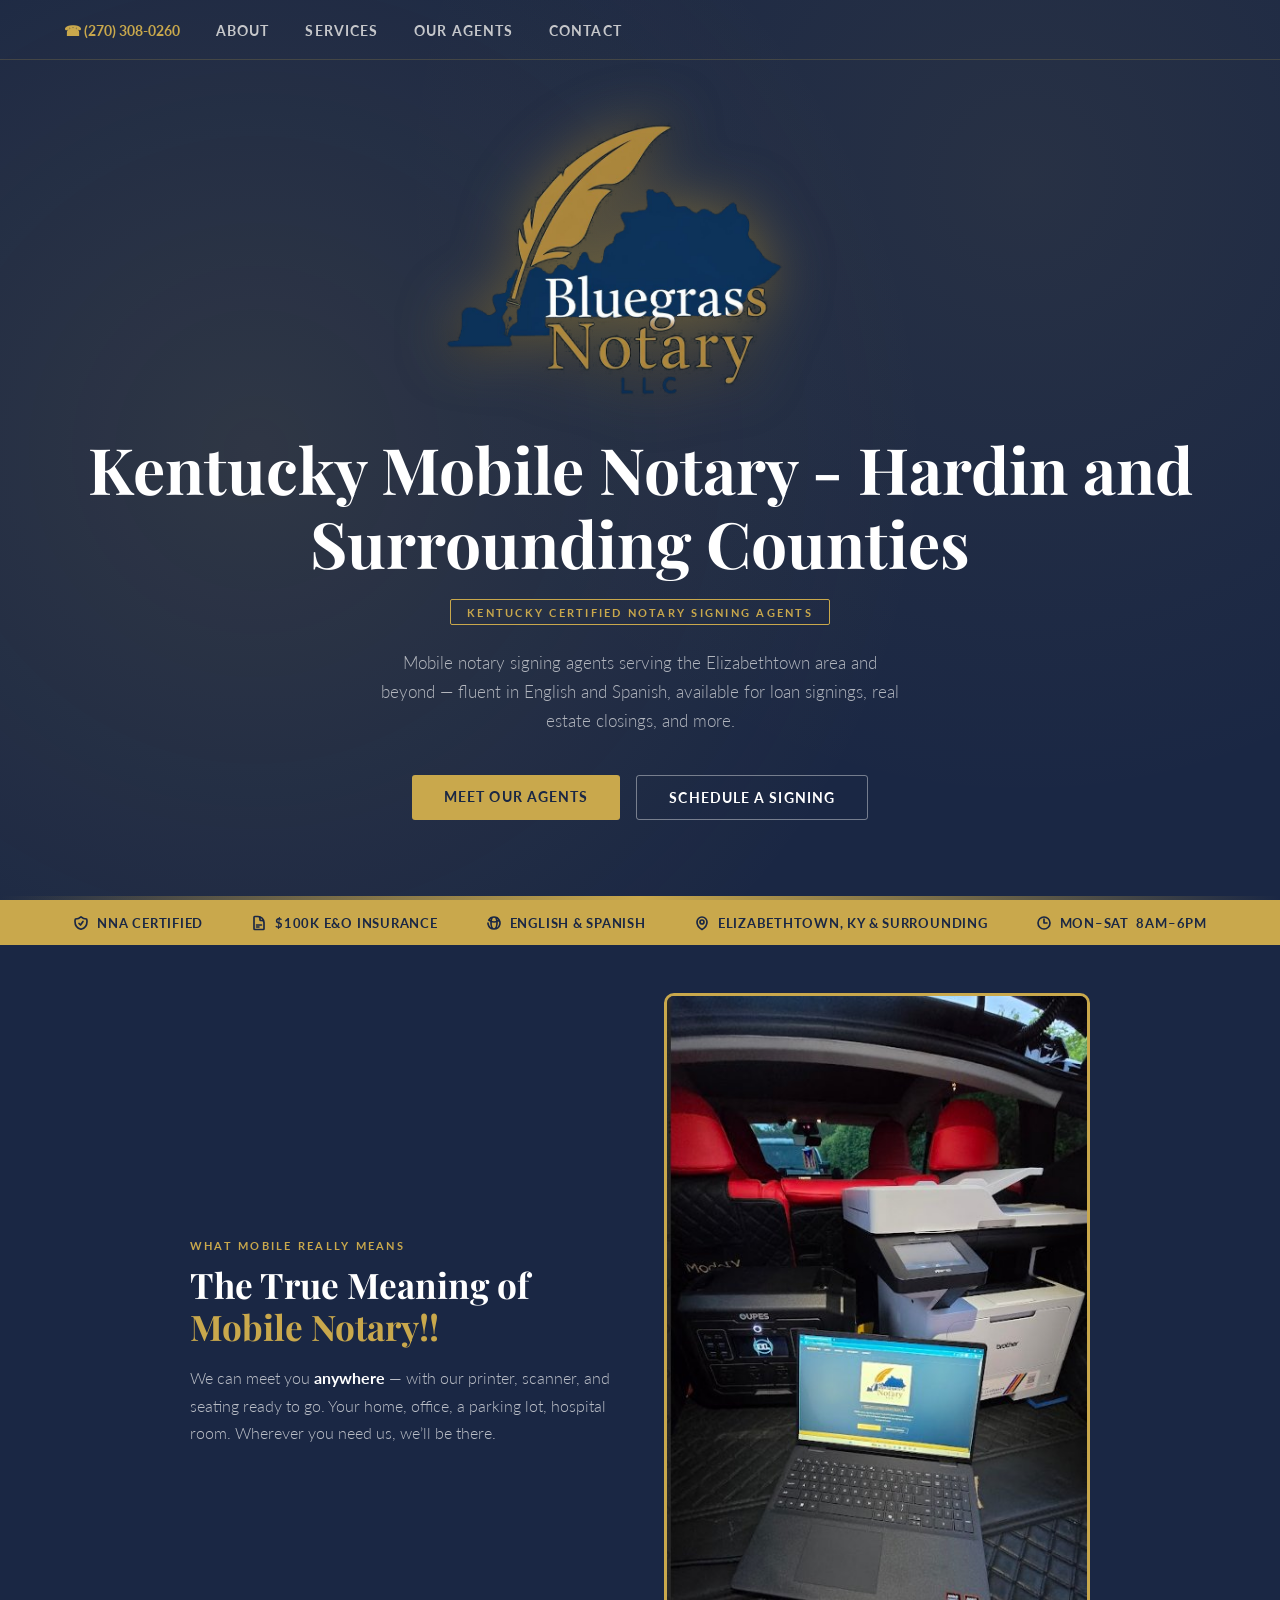
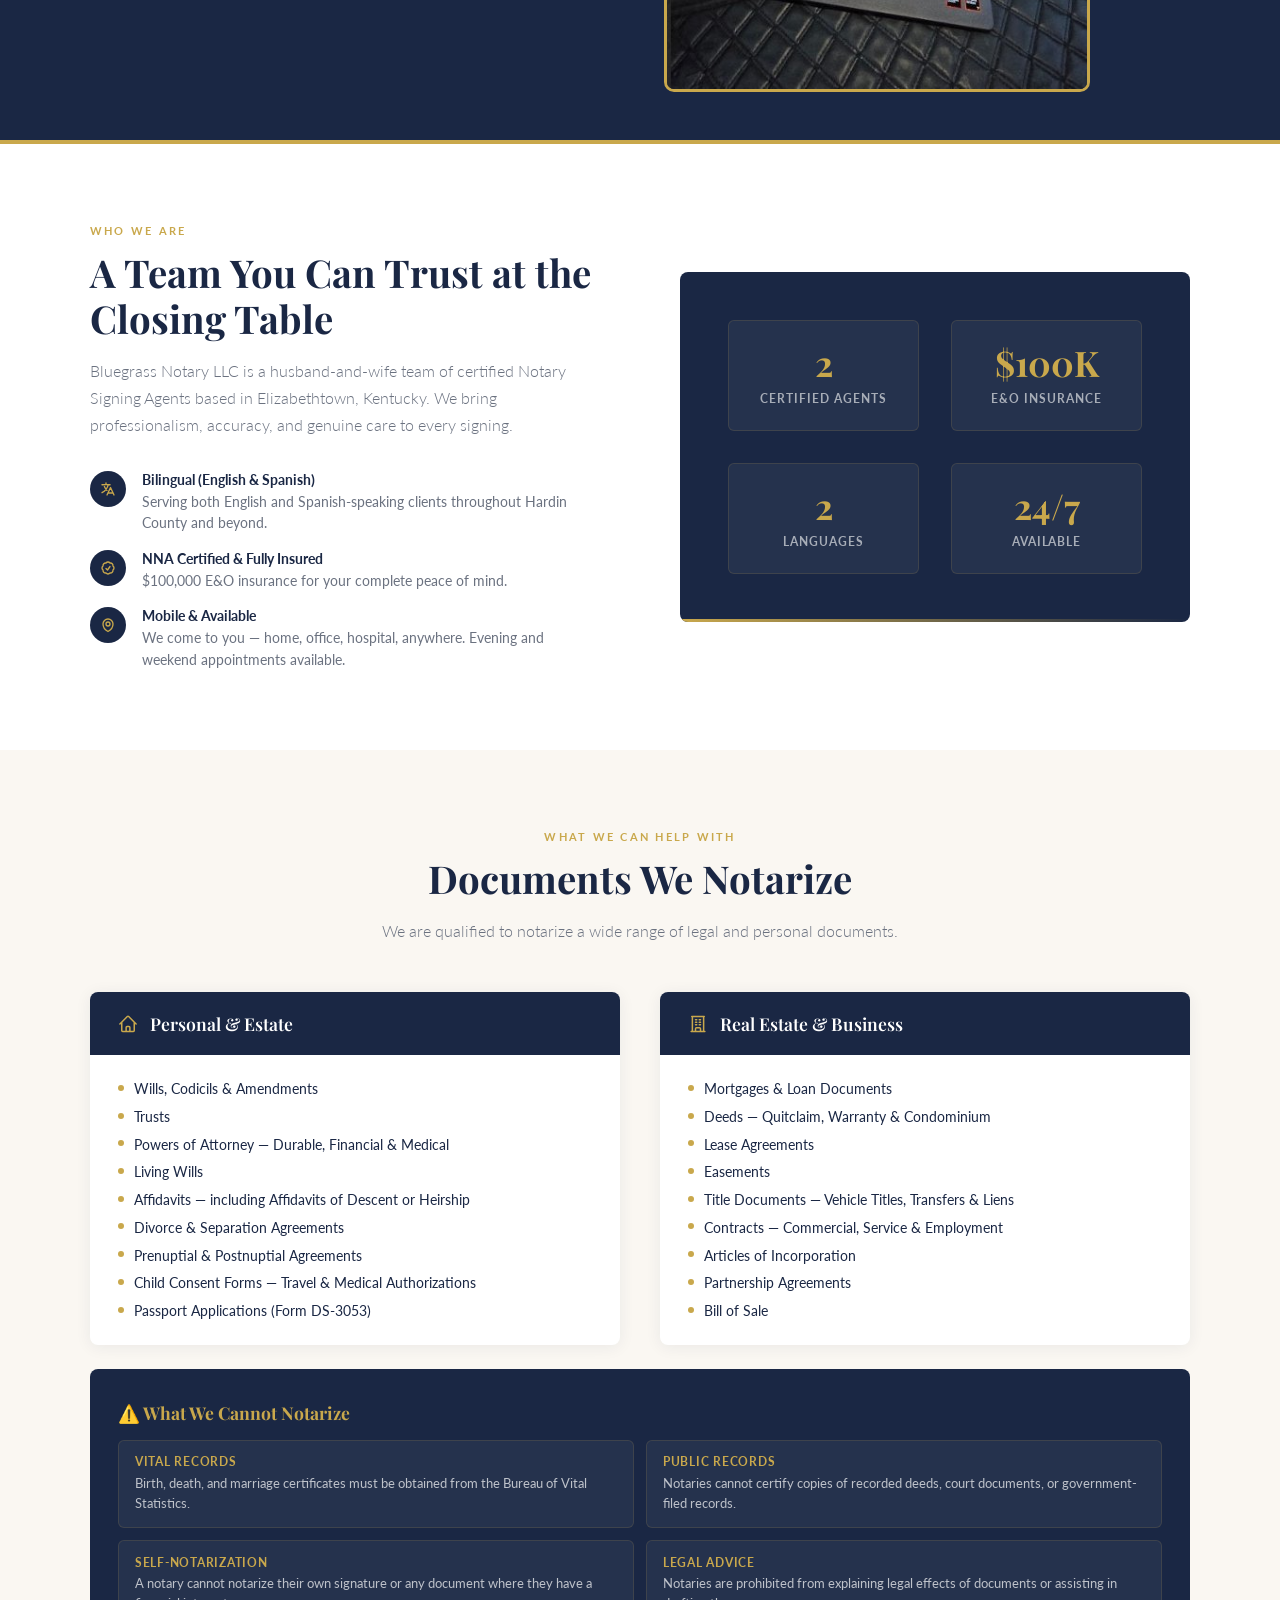
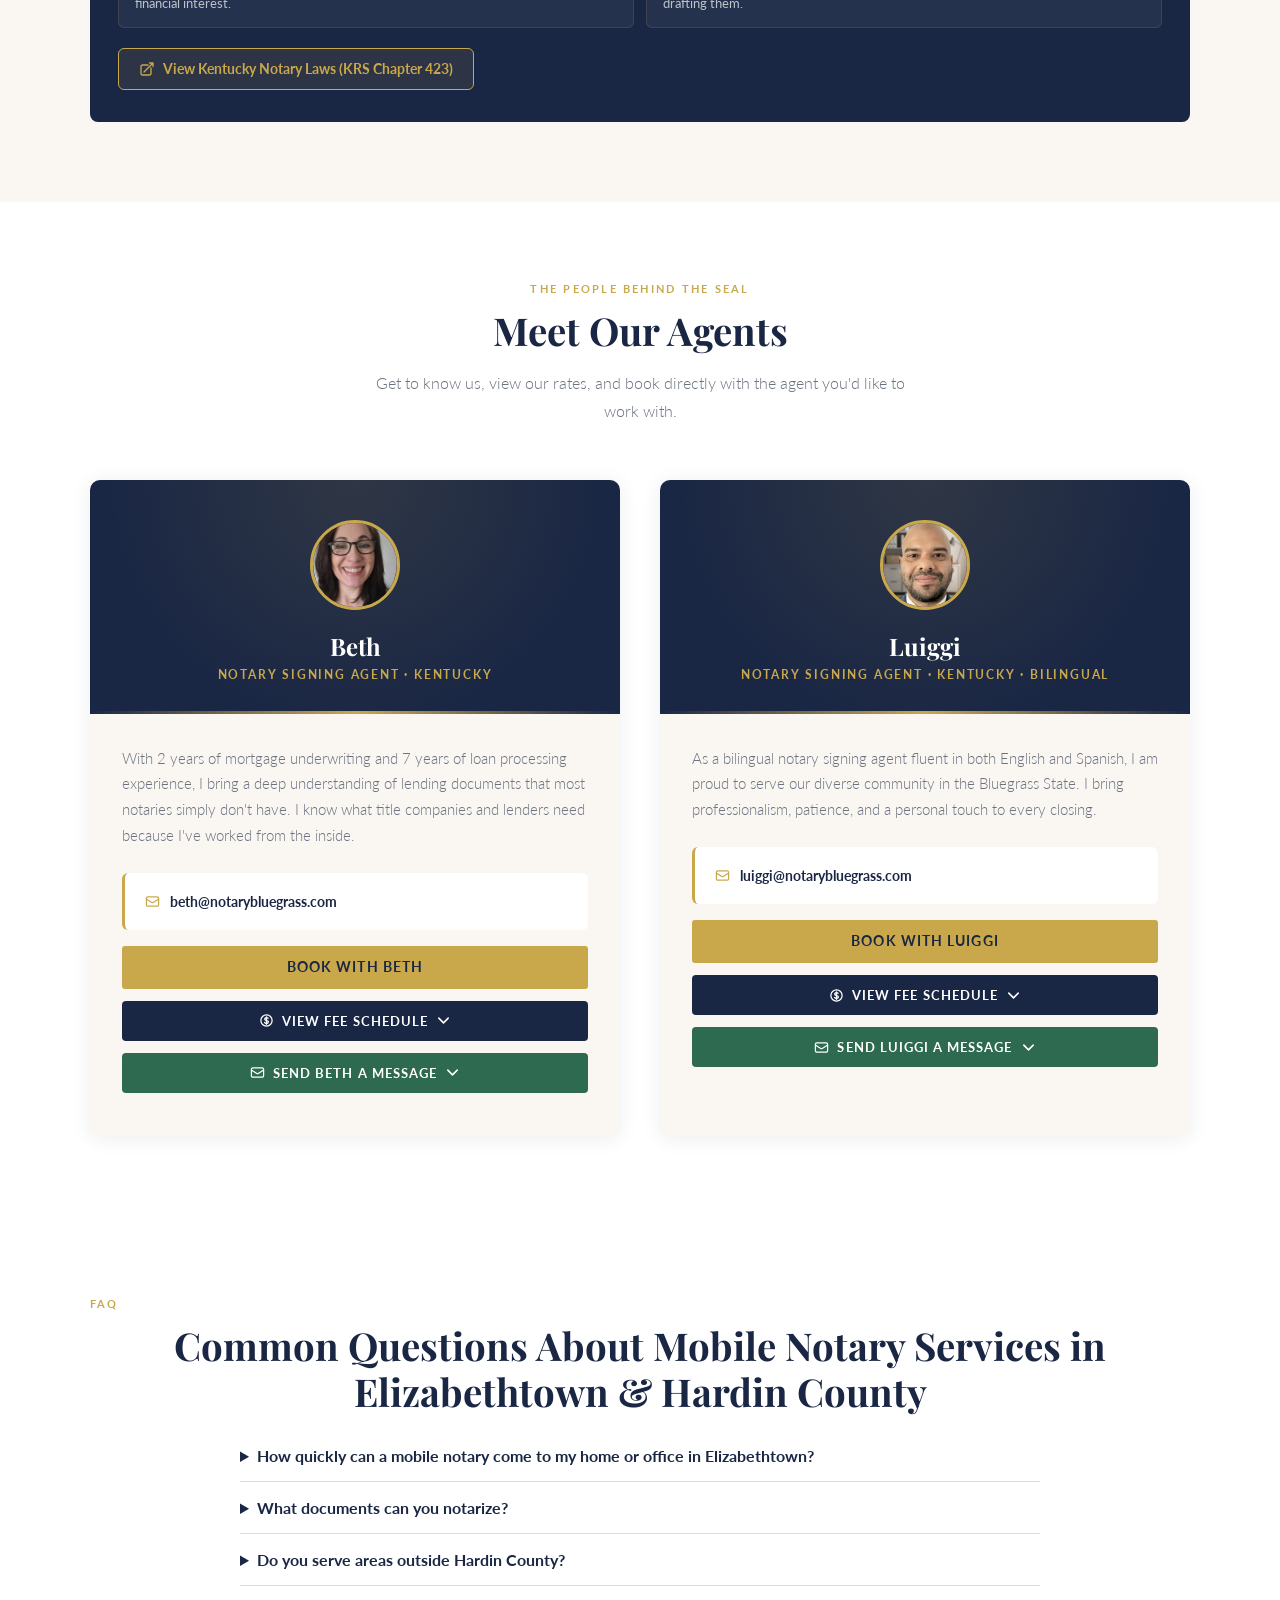
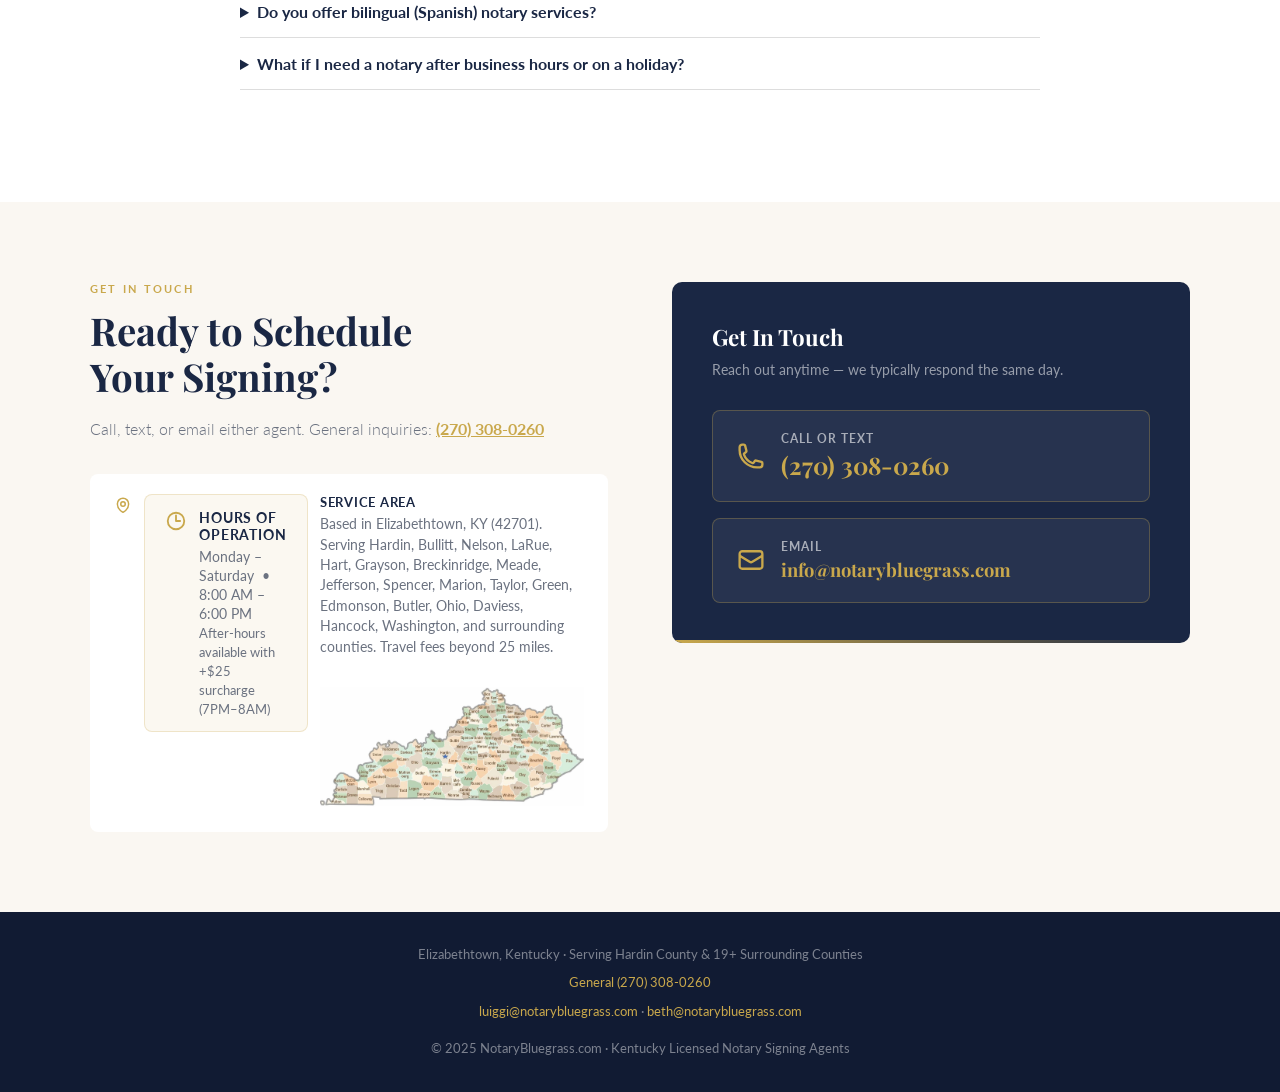
==== commit 59204aee: "Add files via upload" ====
--- a/index (1).html
+++ b/index (1).html
@@ -1,952 +1,1345 @@
 <!DOCTYPE html>
 <html lang="en">
 <head>
-  <meta charset="UTF-8" />
-  <meta name="viewport" content="width=device-width, initial-scale=1.0"/>
-  <title>Notary Bluegrass | Kentucky Mobile Notary Signing Agents</title>
-  <link href="https://fonts.googleapis.com/css2?family=Playfair+Display:wght@400;600;700&family=Lato:wght@300;400;700&display=swap" rel="stylesheet"/>
-  <style>
-    *, *::before, *::after { box-sizing: border-box; margin: 0; padding: 0; }
-
-    :root {
-      --navy: #1a2744;
-      --gold: #c9a84c;
-      --gold-light: #e8c97a;
-      --cream: #faf7f2;
-      --white: #ffffff;
-      --gray: #6b7280;
-      --light-gray: #f3f0eb;
-    }
-
-    html { scroll-behavior: smooth; }
-
-    body {
-      font-family: 'Lato', sans-serif;
-      background: var(--cream);
-      color: var(--navy);
-      overflow-x: hidden;
-    }
-
-    /* ── HERO ── */
-    header {
-      background: var(--navy);
-      position: relative;
-      overflow: hidden;
-      padding: 0;
-    }
-
-    .header-pattern {
-      position: absolute; inset: 0;
-      background-image:
-        radial-gradient(circle at 20% 50%, rgba(201,168,76,0.12) 0%, transparent 60%),
-        radial-gradient(circle at 80% 20%, rgba(201,168,76,0.08) 0%, transparent 50%);
-      pointer-events: none;
-    }
-
-    .header-border {
-      position: absolute; bottom: 0; left: 0; right: 0;
-      height: 4px;
-      background: linear-gradient(90deg, transparent, var(--gold), transparent);
-    }
-
-    nav {
-      display: flex;
-      justify-content: space-between;
-      align-items: center;
-      padding: 1.25rem 2rem;
-      border-bottom: 1px solid rgba(201,168,76,0.2);
-    }
-
-    .logo {
-      font-family: 'Playfair Display', serif;
-      color: var(--white);
-      font-size: 1.4rem;
-      font-weight: 700;
-      letter-spacing: 0.02em;
-    }
-
-    .logo span { color: var(--gold); }
-
-    nav a {
-      color: rgba(255,255,255,0.75);
-      text-decoration: none;
-      font-size: 0.85rem;
-      letter-spacing: 0.08em;
-      text-transform: uppercase;
-      font-weight: 700;
-      transition: color 0.2s;
-      margin-left: 2rem;
-    }
-    nav a:hover { color: var(--gold); }
-
-    .hero {
-      text-align: center;
-      padding: 5rem 2rem 6rem;
-      position: relative;
-      z-index: 1;
-    }
-
-    .hero-badge {
-      display: inline-block;
-      border: 1px solid var(--gold);
-      color: var(--gold);
-      font-size: 0.7rem;
-      letter-spacing: 0.2em;
-      text-transform: uppercase;
-      padding: 0.35rem 1rem;
-      border-radius: 2px;
-      margin-bottom: 1.5rem;
-      font-weight: 700;
-    }
-
-    .hero h1 {
-      font-family: 'Playfair Display', serif;
-      color: var(--white);
-      font-size: clamp(2.4rem, 5vw, 4rem);
-      line-height: 1.15;
-      font-weight: 700;
-      margin-bottom: 1.25rem;
-    }
-
-    .hero h1 em {
-      color: var(--gold);
-      font-style: normal;
-    }
-
-    .hero p {
-      color: rgba(255,255,255,0.65);
-      font-size: 1.05rem;
-      max-width: 520px;
-      margin: 0 auto 2.5rem;
-      line-height: 1.7;
-      font-weight: 300;
-    }
-
-    .hero-cta {
-      display: inline-flex;
-      gap: 1rem;
-      flex-wrap: wrap;
-      justify-content: center;
-    }
-
-    .btn {
-      display: inline-block;
-      padding: 0.85rem 2rem;
-      border-radius: 3px;
-      font-size: 0.85rem;
-      font-weight: 700;
-      letter-spacing: 0.08em;
-      text-transform: uppercase;
-      text-decoration: none;
-      transition: all 0.25s;
-      cursor: pointer;
-      border: none;
-    }
-
-    .btn-gold {
-      background: var(--gold);
-      color: var(--navy);
-    }
-    .btn-gold:hover {
-      background: var(--gold-light);
-      transform: translateY(-2px);
-      box-shadow: 0 8px 24px rgba(201,168,76,0.35);
-    }
-
-    .btn-outline {
-      background: transparent;
-      color: var(--white);
-      border: 1px solid rgba(255,255,255,0.4);
-    }
-    .btn-outline:hover {
-      border-color: var(--gold);
-      color: var(--gold);
-      transform: translateY(-2px);
-    }
-
-    /* ── TRUST BAR ── */
-    .trust-bar {
-      background: var(--gold);
-      padding: 0.9rem 2rem;
-      display: flex;
-      justify-content: center;
-      gap: 3rem;
-      flex-wrap: wrap;
-    }
-
-    .trust-item {
-      display: flex;
-      align-items: center;
-      gap: 0.5rem;
-      font-size: 0.8rem;
-      font-weight: 700;
-      letter-spacing: 0.06em;
-      text-transform: uppercase;
-      color: var(--navy);
-    }
-
-    .trust-item svg { width: 16px; height: 16px; flex-shrink: 0; }
-
-    /* ── SECTION SHARED ── */
-    section { padding: 5rem 2rem; }
-
-    .section-label {
-      font-size: 0.7rem;
-      font-weight: 700;
-      letter-spacing: 0.2em;
-      text-transform: uppercase;
-      color: var(--gold);
-      margin-bottom: 0.75rem;
-    }
-
-    .section-title {
-      font-family: 'Playfair Display', serif;
-      font-size: clamp(1.8rem, 3vw, 2.6rem);
-      font-weight: 700;
-      color: var(--navy);
-      margin-bottom: 1rem;
-      line-height: 1.2;
-    }
-
-    .section-sub {
-      color: var(--gray);
-      font-size: 1rem;
-      line-height: 1.7;
-      max-width: 560px;
-      font-weight: 300;
-    }
-
-    .container { max-width: 1100px; margin: 0 auto; }
-
-    /* ── ABOUT ── */
-    #about { background: var(--white); }
-
-    .about-grid {
-      display: grid;
-      grid-template-columns: 1fr 1fr;
-      gap: 5rem;
-      align-items: center;
-    }
-
-    .about-text .section-sub { margin-bottom: 1.5rem; }
-
-    .about-features {
-      display: flex;
-      flex-direction: column;
-      gap: 1rem;
-      margin-top: 2rem;
-    }
-
-    .feature-item {
-      display: flex;
-      align-items: flex-start;
-      gap: 1rem;
-    }
-
-    .feature-icon {
-      width: 36px; height: 36px;
-      background: var(--navy);
-      border-radius: 50%;
-      display: flex; align-items: center; justify-content: center;
-      flex-shrink: 0;
-    }
-    .feature-icon svg { width: 16px; height: 16px; color: var(--gold); }
-
-    .feature-text strong {
-      display: block;
-      font-size: 0.9rem;
-      font-weight: 700;
-      color: var(--navy);
-      margin-bottom: 0.2rem;
-    }
-    .feature-text span {
-      font-size: 0.85rem;
-      color: var(--gray);
-      line-height: 1.5;
-    }
-
-    .about-card {
-      background: var(--navy);
-      border-radius: 8px;
-      padding: 3rem;
-      position: relative;
-      overflow: hidden;
-    }
-
-    .about-card::before {
-      content: '';
-      position: absolute;
-      top: -40px; right: -40px;
-      width: 180px; height: 180px;
-      border-radius: 50%;
-      background: rgba(201,168,76,0.08);
-    }
-
-    .about-card::after {
-      content: '';
-      position: absolute;
-      bottom: 0; left: 0; right: 0;
-      height: 3px;
-      background: linear-gradient(90deg, var(--gold), transparent);
-    }
-
-    .stat-grid {
-      display: grid;
-      grid-template-columns: 1fr 1fr;
-      gap: 2rem;
-      position: relative;
-      z-index: 1;
-    }
-
-    .stat-item {
-      text-align: center;
-      padding: 1.5rem 1rem;
-      background: rgba(255,255,255,0.05);
-      border-radius: 6px;
-      border: 1px solid rgba(201,168,76,0.15);
-    }
-
-    .stat-number {
-      font-family: 'Playfair Display', serif;
-      font-size: 2.2rem;
-      color: var(--gold);
-      font-weight: 700;
-      display: block;
-      line-height: 1;
-      margin-bottom: 0.4rem;
-    }
-
-    .stat-label {
-      font-size: 0.75rem;
-      color: rgba(255,255,255,0.6);
-      letter-spacing: 0.08em;
-      text-transform: uppercase;
-      font-weight: 700;
-    }
-
-    /* ── FEES ── */
-    #fees { background: var(--cream); }
-
-    .fees-header {
-      text-align: center;
-      margin-bottom: 3.5rem;
-    }
-    .fees-header .section-sub { margin: 0 auto; }
-
-    .fees-grid {
-      display: grid;
-      grid-template-columns: repeat(auto-fit, minmax(320px, 1fr));
-      gap: 2rem;
-    }
-
-    .fee-card {
-      background: var(--white);
-      border-radius: 8px;
-      overflow: hidden;
-      box-shadow: 0 2px 16px rgba(26,39,68,0.07);
-      transition: transform 0.25s, box-shadow 0.25s;
-    }
-    .fee-card:hover {
-      transform: translateY(-4px);
-      box-shadow: 0 8px 32px rgba(26,39,68,0.12);
-    }
-
-    .fee-card-header {
-      background: var(--navy);
-      padding: 1.25rem 1.75rem;
-      display: flex;
-      align-items: center;
-      gap: 0.75rem;
-    }
-
-    .fee-card-header svg { width: 20px; height: 20px; color: var(--gold); flex-shrink: 0; }
-
-    .fee-card-header h3 {
-      font-family: 'Playfair Display', serif;
-      color: var(--white);
-      font-size: 1.1rem;
-      font-weight: 600;
-    }
-
-    .fee-list {
-      padding: 1.5rem 1.75rem;
-    }
-
-    .fee-row {
-      display: flex;
-      justify-content: space-between;
-      align-items: baseline;
-      padding: 0.65rem 0;
-      border-bottom: 1px solid var(--light-gray);
-      gap: 1rem;
-    }
-    .fee-row:last-child { border-bottom: none; }
-
-    .fee-name {
-      font-size: 0.9rem;
-      color: var(--navy);
-      font-weight: 400;
-      flex: 1;
-      line-height: 1.4;
-    }
-
-    .fee-price {
-      font-size: 0.95rem;
-      color: var(--gold);
-      font-weight: 700;
-      white-space: nowrap;
-      font-family: 'Playfair Display', serif;
-    }
-
-    /* Policies card */
-    .policy-card {
-      background: var(--navy);
-      border-radius: 8px;
-      padding: 2rem 1.75rem;
-      grid-column: 1 / -1;
-    }
-
-    .policy-card h3 {
-      font-family: 'Playfair Display', serif;
-      color: var(--gold);
-      font-size: 1.1rem;
-      margin-bottom: 1.25rem;
-      display: flex;
-      align-items: center;
-      gap: 0.6rem;
-    }
-    .policy-card h3 svg { width: 18px; height: 18px; }
-
-    .policy-grid {
-      display: grid;
-      grid-template-columns: repeat(auto-fit, minmax(240px, 1fr));
-      gap: 1rem;
-    }
-
-    .policy-item {
-      background: rgba(255,255,255,0.05);
-      border: 1px solid rgba(201,168,76,0.15);
-      border-radius: 6px;
-      padding: 1rem 1.25rem;
-    }
-
-    .policy-item strong {
-      display: block;
-      font-size: 0.8rem;
-      color: var(--gold);
-      letter-spacing: 0.06em;
-      text-transform: uppercase;
-      font-weight: 700;
-      margin-bottom: 0.4rem;
-    }
-
-    .policy-item p {
-      font-size: 0.85rem;
-      color: rgba(255,255,255,0.7);
-      line-height: 1.5;
-    }
-
-    /* ── CONTACT ── */
-    #contact { background: var(--white); }
-
-    .contact-grid {
-      display: grid;
-      grid-template-columns: 1fr 1fr;
-      gap: 4rem;
-      align-items: start;
-    }
-
-    .contact-info { }
-
-    .contact-intro {
-      color: var(--gray);
-      font-size: 1rem;
-      line-height: 1.7;
-      font-weight: 300;
-      margin-bottom: 2.5rem;
-    }
-
-    .agent-cards {
-      display: flex;
-      flex-direction: column;
-      gap: 1.25rem;
-    }
-
-    .agent-card {
-      display: flex;
-      align-items: center;
-      gap: 1.25rem;
-      padding: 1.25rem 1.5rem;
-      background: var(--cream);
-      border-radius: 8px;
-      border-left: 3px solid var(--gold);
-      text-decoration: none;
-      transition: all 0.2s;
-    }
-    .agent-card:hover {
-      background: var(--light-gray);
-      transform: translateX(4px);
-    }
-
-    .agent-avatar {
-      width: 48px; height: 48px;
-      background: var(--navy);
-      border-radius: 50%;
-      display: flex; align-items: center; justify-content: center;
-      flex-shrink: 0;
-      font-family: 'Playfair Display', serif;
-      color: var(--gold);
-      font-size: 1.2rem;
-      font-weight: 700;
-    }
-
-    .agent-details { flex: 1; }
-
-    .agent-name {
-      font-weight: 700;
-      color: var(--navy);
-      font-size: 0.95rem;
-      margin-bottom: 0.2rem;
-    }
-
-    .agent-phone {
-      color: var(--gold);
-      font-size: 1rem;
-      font-weight: 700;
-      font-family: 'Playfair Display', serif;
-    }
-
-    .agent-lang {
-      font-size: 0.75rem;
-      color: var(--gray);
-      margin-top: 0.2rem;
-    }
-
-    .service-area {
-      margin-top: 2rem;
-      padding: 1.25rem 1.5rem;
-      background: var(--light-gray);
-      border-radius: 8px;
-      display: flex;
-      align-items: flex-start;
-      gap: 0.75rem;
-    }
-
-    .service-area svg { width: 18px; height: 18px; color: var(--gold); flex-shrink: 0; margin-top: 2px; }
-
-    .service-area div strong {
-      display: block;
-      font-size: 0.8rem;
-      color: var(--navy);
-      font-weight: 700;
-      letter-spacing: 0.06em;
-      text-transform: uppercase;
-      margin-bottom: 0.25rem;
-    }
-
-    .service-area div p {
-      font-size: 0.85rem;
-      color: var(--gray);
-      line-height: 1.5;
-    }
-
-    /* Contact form side */
-    .contact-form-wrap {
-      background: var(--navy);
-      border-radius: 10px;
-      padding: 2.5rem;
-      position: relative;
-      overflow: hidden;
-    }
-
-    .contact-form-wrap::after {
-      content: '';
-      position: absolute;
-      bottom: 0; left: 0; right: 0;
-      height: 3px;
-      background: linear-gradient(90deg, var(--gold), transparent);
-    }
-
-    .contact-form-wrap h3 {
-      font-family: 'Playfair Display', serif;
-      color: var(--white);
-      font-size: 1.4rem;
-      margin-bottom: 0.5rem;
-    }
-
-    .contact-form-wrap p {
-      color: rgba(255,255,255,0.55);
-      font-size: 0.85rem;
-      margin-bottom: 1.75rem;
-      line-height: 1.6;
-    }
-
-    .form-group { margin-bottom: 1.25rem; }
-
-    label {
-      display: block;
-      font-size: 0.75rem;
-      font-weight: 700;
-      letter-spacing: 0.1em;
-      text-transform: uppercase;
-      color: rgba(255,255,255,0.6);
-      margin-bottom: 0.4rem;
-    }
-
-    input, textarea, select {
-      width: 100%;
-      background: rgba(255,255,255,0.07);
-      border: 1px solid rgba(255,255,255,0.12);
-      border-radius: 4px;
-      padding: 0.75rem 1rem;
-      color: var(--white);
-      font-family: 'Lato', sans-serif;
-      font-size: 0.9rem;
-      transition: border-color 0.2s;
-      outline: none;
-    }
-
-    input::placeholder, textarea::placeholder { color: rgba(255,255,255,0.3); }
-
-    input:focus, textarea:focus, select:focus {
-      border-color: var(--gold);
-    }
-
-    select option { background: var(--navy); color: var(--white); }
-
-    textarea { height: 110px; resize: vertical; }
-
-    .form-submit {
-      width: 100%;
-      margin-top: 0.5rem;
-    }
-
-    /* ── FOOTER ── */
-    footer {
-      background: #111b33;
-      color: rgba(255,255,255,0.45);
-      text-align: center;
-      padding: 2rem;
-      font-size: 0.8rem;
-      line-height: 1.7;
-    }
-
-    footer a { color: var(--gold); text-decoration: none; }
-
-    .footer-logo {
-      font-family: 'Playfair Display', serif;
-      color: var(--white);
-      font-size: 1.2rem;
-      margin-bottom: 0.5rem;
-    }
-    .footer-logo span { color: var(--gold); }
-
-    /* ── ANIMATIONS ── */
-    @keyframes fadeUp {
-      from { opacity: 0; transform: translateY(24px); }
-      to   { opacity: 1; transform: translateY(0); }
-    }
-
-    .hero-badge { animation: fadeUp 0.5s ease both; }
-    .hero h1    { animation: fadeUp 0.5s ease 0.1s both; }
-    .hero p     { animation: fadeUp 0.5s ease 0.2s both; }
-    .hero-cta   { animation: fadeUp 0.5s ease 0.3s both; }
-
-    /* ── RESPONSIVE ── */
-    @media (max-width: 768px) {
-      .about-grid, .contact-grid { grid-template-columns: 1fr; gap: 2.5rem; }
-      nav .nav-links { display: none; }
-      .stat-grid { grid-template-columns: 1fr 1fr; }
-      .trust-bar { gap: 1.5rem; }
-      .fees-grid { grid-template-columns: 1fr; }
-      .policy-card { grid-column: 1; }
-    }
-  </style>
+<meta charset="UTF-8"/>
+<meta name="viewport" content="width=device-width, initial-scale=1.0"/>
+<title>Bluegrass Notary LLC | Kentucky Mobile Notary - Hardin and Surrounding Counties</title>
+<meta name="description" content="Bluegrass Notary LLC — certified mobile notary signing agents in Elizabethtown, Kentucky. Serving Hardin County and all surrounding areas. Bilingual (English/Spanish), NNA certified, $100K E&amp;O insured. Same-day appointments available."/>
+<meta name="robots" content="index, follow"/>
+<meta property="og:title" content="Bluegrass Notary LLC | Kentucky Mobile Notary - Hardin and Surrounding Counties"/>
+<meta property="og:description" content="Bluegrass Notary LLC — certified mobile Notary Signing Agents in Elizabethtown, Kentucky. Bilingual, NNA certified, and fully insured."/>
+<meta property="og:site_name" content="Bluegrass Notary LLC"/>
+<meta property="og:type" content="website"/>
+<meta property="og:url" content="https://notarybluegrass.com"/>
+<meta name="twitter:title" content="Bluegrass Notary LLC | Kentucky Mobile Notary - Hardin and Surrounding Counties"/>
+<meta name="twitter:description" content="Bluegrass Notary LLC — certified mobile Notary Signing Agents in Elizabethtown, Kentucky."/>
+<link rel="canonical" href="https://notarybluegrass.com"/>
+<link href="https://fonts.googleapis.com/css2?family=Playfair+Display:wght@400;600;700&family=Lato:wght@300;400;700&display=swap" rel="stylesheet"/>
+<style>
+*,*::before,*::after{box-sizing:border-box;margin:0;padding:0;}
+:root{--navy:#1a2744;--gold:#c9a84c;--gold-light:#e8c97a;--cream:#faf7f2;--white:#fff;--gray:#6b7280;--lg:#f3f0eb;--green:#2d6a4f;}
+html{scroll-behavior:smooth;}
+.visually-hidden{position:absolute;width:1px;height:1px;padding:0;margin:-1px;overflow:hidden;clip:rect(0,0,0,0);white-space:nowrap;border:0;}
+body{font-family:'Lato',sans-serif;background:var(--cream);color:var(--navy);overflow-x:hidden;}
+header{background:var(--navy);position:relative;overflow:hidden;}
+.hp{position:absolute;inset:0;background:radial-gradient(circle at 20% 50%,rgba(201,168,76,.12) 0%,transparent 60%),radial-gradient(circle at 80% 20%,rgba(201,168,76,.08) 0%,transparent 50%);pointer-events:none;}
+.hb{position:absolute;bottom:0;left:0;right:0;height:4px;background:linear-gradient(90deg,transparent,var(--gold),transparent);}
+nav{display:flex;justify-content:space-between;align-items:center;padding:1.25rem 2rem;border-bottom:1px solid rgba(201,168,76,.2);}
+.logo{font-family:'Playfair Display',serif;color:#fff;font-size:1.4rem;font-weight:700;}
+.logo span{color:var(--gold);}
+.nav-links a{color:rgba(255,255,255,.75);text-decoration:none;font-size:.85rem;letter-spacing:.08em;text-transform:uppercase;font-weight:700;transition:color .2s;margin-left:2rem;}
+.nav-links a:hover{color:var(--gold);}
+.hero{text-align:center;padding:3rem 2rem 5rem;position:relative;z-index:1;}
+.hero-logo-wrap{display:flex;justify-content:center;align-items:center;margin-bottom:2rem;}
+.hero-logo-img{width:min(50vw,420px);height:auto;max-height:50vh;object-fit:contain;filter:drop-shadow(0 8px 32px rgba(0,0,0,.45));}
+.badge{display:inline-block;border:1px solid var(--gold);color:var(--gold);font-size:.7rem;letter-spacing:.2em;text-transform:uppercase;padding:.35rem 1rem;border-radius:2px;margin-bottom:1.5rem;font-weight:700;}
+.hero h1{font-family:'Playfair Display',serif;color:#fff;font-size:clamp(2.4rem,5vw,4rem);line-height:1.15;font-weight:700;margin-bottom:1.25rem;}
+.hero h1 em{color:var(--gold);font-style:normal;}
+.hero p{color:rgba(255,255,255,.65);font-size:1.05rem;max-width:520px;margin:0 auto 2.5rem;line-height:1.7;font-weight:300;}
+.hero-cta{display:inline-flex;gap:1rem;flex-wrap:wrap;justify-content:center;}
+.btn{display:inline-block;padding:.85rem 2rem;border-radius:3px;font-size:.85rem;font-weight:700;letter-spacing:.08em;text-transform:uppercase;text-decoration:none;transition:all .25s;cursor:pointer;border:none;font-family:'Lato',sans-serif;}
+.btn-gold{background:var(--gold);color:var(--navy);}
+.btn-gold:hover{background:var(--gold-light);transform:translateY(-2px);box-shadow:0 8px 24px rgba(201,168,76,.35);}
+.btn-outline{background:transparent;color:#fff;border:1px solid rgba(255,255,255,.4);}
+.btn-outline:hover{border-color:var(--gold);color:var(--gold);}
+.btn-navy{background:var(--navy);color:#fff;}
+.btn-navy:hover{background:#253660;}
+.trust-bar{background:var(--gold);padding:.9rem 2rem;display:flex;justify-content:center;gap:3rem;flex-wrap:wrap;}
+.ti{display:flex;align-items:center;gap:.5rem;font-size:.8rem;font-weight:700;letter-spacing:.06em;text-transform:uppercase;color:var(--navy);}
+.ti svg{width:16px;height:16px;flex-shrink:0;}
+section{padding:5rem 2rem;}
+.sl{font-size:.7rem;font-weight:700;letter-spacing:.2em;text-transform:uppercase;color:var(--gold);margin-bottom:.75rem;}
+.st{font-family:'Playfair Display',serif;font-size:clamp(1.8rem,3vw,2.6rem);font-weight:700;color:var(--navy);margin-bottom:1rem;line-height:1.2;}
+.ss{color:var(--gray);font-size:1rem;line-height:1.7;max-width:560px;font-weight:300;}
+.container{max-width:1100px;margin:0 auto;}
+.tc{text-align:center;}.tc .ss{margin:0 auto;}
+.mob-banner{background:var(--navy);padding:3rem 2rem;border-bottom:4px solid var(--gold);}
+.mob-inner{max-width:900px;margin:0 auto;display:grid;grid-template-columns:1fr 1fr;gap:3rem;align-items:center;}
+.mob-inner img{width:100%;display:block;border-radius:10px;border:3px solid var(--gold);}
+#about{background:#fff;}
+.ag{display:grid;grid-template-columns:1fr 1fr;gap:5rem;align-items:center;}
+.af{display:flex;flex-direction:column;gap:1rem;margin-top:2rem;}
+.fi{display:flex;align-items:flex-start;gap:1rem;}
+.fic{width:36px;height:36px;background:var(--navy);border-radius:50%;display:flex;align-items:center;justify-content:center;flex-shrink:0;}
+.fic svg{width:16px;height:16px;color:var(--gold);}
+.ft strong{display:block;font-size:.9rem;font-weight:700;color:var(--navy);margin-bottom:.2rem;}
+.ft span{font-size:.85rem;color:var(--gray);line-height:1.5;}
+.ac{background:var(--navy);border-radius:8px;padding:3rem;position:relative;overflow:hidden;}
+.ac::after{content:'';position:absolute;bottom:0;left:0;right:0;height:3px;background:linear-gradient(90deg,var(--gold),transparent);}
+.sg{display:grid;grid-template-columns:1fr 1fr;gap:2rem;position:relative;z-index:1;}
+.si{text-align:center;padding:1.5rem 1rem;background:rgba(255,255,255,.05);border-radius:6px;border:1px solid rgba(201,168,76,.15);}
+.sn{font-family:'Playfair Display',serif;font-size:2.2rem;color:var(--gold);font-weight:700;display:block;line-height:1;margin-bottom:.4rem;}
+.sl2{font-size:.75rem;color:rgba(255,255,255,.6);letter-spacing:.08em;text-transform:uppercase;font-weight:700;}
+#documents{background:var(--cream);}
+.dg{display:grid;grid-template-columns:1fr 1fr;gap:2.5rem;margin-top:3rem;}
+.dc{background:#fff;border-radius:8px;overflow:hidden;box-shadow:0 2px 16px rgba(26,39,68,.07);}
+.dch{background:var(--navy);padding:1.25rem 1.75rem;display:flex;align-items:center;gap:.75rem;}
+.dch svg{width:20px;height:20px;color:var(--gold);flex-shrink:0;}
+.dch h3{font-family:'Playfair Display',serif;color:#fff;font-size:1.1rem;font-weight:600;}
+.dl{padding:1.5rem 1.75rem;display:flex;flex-direction:column;gap:.5rem;}
+.di{display:flex;align-items:flex-start;gap:.6rem;font-size:.88rem;color:var(--navy);line-height:1.4;}
+.di::before{content:'';width:6px;height:6px;background:var(--gold);border-radius:50%;flex-shrink:0;margin-top:.35rem;}
+.exc{background:var(--navy);border-radius:8px;padding:2rem 1.75rem;margin-top:1.5rem;}
+.exc h3{font-family:'Playfair Display',serif;color:var(--gold);font-size:1.1rem;margin-bottom:1rem;}
+.exg{display:grid;grid-template-columns:1fr 1fr;gap:.75rem;}
+.exi{background:rgba(255,255,255,.05);border:1px solid rgba(201,168,76,.15);border-radius:6px;padding:.85rem 1rem;}
+.exi strong{display:block;font-size:.78rem;color:var(--gold);text-transform:uppercase;letter-spacing:.06em;margin-bottom:.3rem;}
+.exi p{font-size:.82rem;color:rgba(255,255,255,.7);line-height:1.5;}
+.ky-link{display:inline-flex;align-items:center;gap:.5rem;margin-top:1.25rem;padding:.75rem 1.25rem;background:rgba(201,168,76,.1);border:1px solid var(--gold);border-radius:6px;color:var(--gold);text-decoration:none;font-size:.85rem;font-weight:700;transition:all .2s;}
+.ky-link:hover{background:rgba(201,168,76,.2);}
+#agents{background:#fff;}
+.agents-hdr{text-align:center;margin-bottom:3.5rem;}
+.agents-hdr .ss{margin:0 auto;}
+.agents-grid{display:grid;grid-template-columns:repeat(auto-fit,minmax(320px,1fr));gap:2.5rem;}
+.ap{background:var(--cream);border-radius:10px;overflow:hidden;box-shadow:0 2px 20px rgba(26,39,68,.08);}
+.aph{background:var(--navy);padding:2.5rem 2rem 2rem;text-align:center;position:relative;overflow:hidden;}
+.aph::before{content:'';position:absolute;inset:0;background:radial-gradient(circle at 50% 0%,rgba(201,168,76,.12),transparent 70%);}
+.aph::after{content:'';position:absolute;bottom:0;left:0;right:0;height:3px;background:linear-gradient(90deg,transparent,var(--gold),transparent);}
+.ava{width:90px;height:90px;background:rgba(201,168,76,.15);border:3px solid var(--gold);border-radius:50%;display:flex;align-items:center;justify-content:center;margin:0 auto 1.25rem;font-family:'Playfair Display',serif;color:var(--gold);font-size:2.2rem;font-weight:700;position:relative;z-index:1;overflow:hidden;}
+.ava img{width:100%;height:100%;object-fit:cover;border-radius:50%;}
+.apn{font-family:'Playfair Display',serif;color:#fff;font-size:1.5rem;font-weight:700;margin-bottom:.3rem;position:relative;z-index:1;}
+.apt{color:var(--gold);font-size:.75rem;letter-spacing:.15em;text-transform:uppercase;font-weight:700;position:relative;z-index:1;}
+.apb{padding:2rem;}
+.abio{color:var(--gray);font-size:.92rem;line-height:1.75;font-weight:300;margin-bottom:1.5rem;}
+.aci{display:flex;flex-direction:column;gap:.6rem;margin-bottom:1rem;padding:1.25rem;background:#fff;border-radius:6px;border-left:3px solid var(--gold);}
+.acr{display:flex;align-items:center;gap:.6rem;font-size:.88rem;}
+.acr svg{width:15px;height:15px;color:var(--gold);flex-shrink:0;}
+.acr a{color:var(--navy);text-decoration:none;font-weight:700;}
+.acr a:hover{color:var(--gold);}
+.tog{width:100%;background:var(--navy);color:#fff;border:none;border-radius:4px;padding:.75rem 1.25rem;font-family:'Lato',sans-serif;font-size:.82rem;font-weight:700;letter-spacing:.08em;text-transform:uppercase;cursor:pointer;display:flex;align-items:center;justify-content:center;gap:.5rem;transition:background .2s;margin-bottom:.75rem;}
+.tog:hover{background:#253660;}
+.tog.green{background:var(--green);}
+.tog.green:hover{background:#235a42;}
+.tog svg.ch{width:15px;height:15px;transition:transform .3s;flex-shrink:0;}
+.tog.open svg.ch{transform:rotate(180deg);}
+.wrap{max-height:0;overflow:hidden;transition:max-height .5s ease;}
+.wrap.open{max-height:3000px;}
+.fee-sec{margin-bottom:1rem;}
+.fee-hd{font-size:.72rem;font-weight:700;letter-spacing:.12em;text-transform:uppercase;color:var(--gold);margin-bottom:.5rem;padding-bottom:.35rem;border-bottom:1px solid var(--lg);}
+.fee-row{display:flex;justify-content:space-between;align-items:baseline;padding:.4rem 0;border-bottom:1px solid var(--lg);gap:.5rem;font-size:.85rem;color:var(--navy);}
+.fee-row:last-child{border-bottom:none;}
+.fp{color:var(--gold);font-weight:700;white-space:nowrap;font-family:'Playfair Display',serif;font-size:.9rem;}
+.pol-note{background:rgba(201,168,76,.08);border:1px solid rgba(201,168,76,.2);border-radius:6px;padding:1rem;margin-top:.5rem;font-size:.78rem;color:var(--gray);line-height:1.6;}
+.mform{display:flex;flex-direction:column;gap:.85rem;padding-top:1rem;}
+.mform label.fl{display:block;font-size:.72rem;font-weight:700;letter-spacing:.1em;text-transform:uppercase;color:var(--gray);margin-bottom:.3rem;}
+.mform input,.mform textarea,.mform select{width:100%;background:#fff;border:1px solid #ddd;border-radius:4px;padding:.7rem .9rem;color:var(--navy);font-family:'Lato',sans-serif;font-size:.88rem;outline:none;transition:border-color .2s;}
+.mform input:focus,.mform textarea:focus,.mform select:focus{border-color:var(--gold);}
+.mform textarea{height:80px;resize:vertical;}
+
+/* ===== BOOKING MODAL ===== */
+.overlay{display:none;position:fixed;inset:0;background:rgba(0,0,0,.65);z-index:9999;align-items:center;justify-content:center;padding:1rem;pointer-events:none;}
+.overlay.active{display:flex;}
+.modal{background:#fff;border-radius:12px;width:100%;max-width:680px;max-height:90vh;overflow-y:auto;position:relative;box-shadow:0 20px 60px rgba(0,0,0,.3);pointer-events:all;}
+.mhdr{background:var(--navy);padding:1.5rem 2rem;border-radius:12px 12px 0 0;position:sticky;top:0;z-index:10;}
+.mhdr h2{font-family:'Playfair Display',serif;color:#fff;font-size:1.3rem;margin-bottom:.2rem;}
+.mhdr p{color:rgba(255,255,255,.6);font-size:.82rem;}
+.mclose{position:absolute;top:1rem;right:1rem;background:none;border:none;color:rgba(255,255,255,.7);cursor:pointer;font-size:1.5rem;line-height:1;padding:.25rem;}
+.mclose:hover{color:#fff;}
+.mbody{padding:2rem;}
+.step{display:none;}
+.step.active{display:block;}
+.step-title{font-family:'Playfair Display',serif;font-size:1.1rem;font-weight:700;color:var(--navy);margin-bottom:1.25rem;padding-bottom:.75rem;border-bottom:2px solid var(--lg);}
+.step-title span{color:var(--gold);}
+.prog{display:flex;gap:.4rem;margin-bottom:1.5rem;}
+.pd{height:4px;flex:1;border-radius:2px;background:var(--lg);transition:background .3s;}
+.pd.done{background:var(--gold);}
+.bg{margin-bottom:1.1rem;}
+.bl{display:block;font-size:.75rem;font-weight:700;letter-spacing:.1em;text-transform:uppercase;color:var(--gray);margin-bottom:.4rem;}
+.bi,.bsel,.bta{width:100%;background:var(--cream);border:1px solid #ddd;border-radius:4px;padding:.75rem 1rem;color:var(--navy);font-family:'Lato',sans-serif;font-size:.9rem;outline:none;transition:border-color .2s;}
+.bi:focus,.bsel:focus,.bta:focus{border-color:var(--gold);}
+.bta{height:100px;resize:vertical;}
+.bsel option{background:#fff;}
+.snav{display:flex;gap:1rem;margin-top:1.5rem;}
+.snav .btn{flex:1;text-align:center;}
+/* Radio option rows */
+.ro{display:flex;align-items:center;gap:.75rem;padding:.85rem 1rem;border:1px solid #ddd;border-radius:6px;cursor:pointer;transition:all .2s;margin-bottom:.5rem;background:#fff;}
+.ro:hover,.ro.sel{border-color:var(--gold);background:rgba(201,168,76,.08);}
+.ro-dot{width:16px;height:16px;border:2px solid #ddd;border-radius:50%;flex-shrink:0;transition:all .2s;}
+.ro.sel .ro-dot{border-color:var(--gold);background:var(--gold);}
+.ro-label{font-size:.9rem;font-weight:700;color:var(--navy);}
+.ro-sub{font-size:.78rem;color:var(--gray);display:block;}
+.ro-price{margin-left:auto;color:var(--gold);font-weight:700;font-family:'Playfair Display',serif;white-space:nowrap;}
+/* Checkbox option rows */
+.co{display:flex;align-items:flex-start;gap:.75rem;padding:.85rem 1rem;border:1px solid #ddd;border-radius:6px;cursor:pointer;transition:all .2s;margin-bottom:.6rem;background:#fff;}
+.co:hover,.co.sel{border-color:var(--gold);background:rgba(201,168,76,.08);}
+.co input[type=checkbox]{width:16px;height:16px;accent-color:var(--gold);flex-shrink:0;margin-top:2px;cursor:pointer;}
+.co-label{font-size:.9rem;font-weight:700;color:var(--navy);}
+.co-sub{font-size:.78rem;color:var(--gray);display:block;}
+.co-price{margin-left:auto;color:var(--gold);font-weight:700;font-family:'Playfair Display',serif;white-space:nowrap;}
+/* Signer grid */
+.signer-grid{display:grid;grid-template-columns:repeat(3,1fr);gap:.6rem;}
+.signer-btn{padding:.75rem .5rem;border:2px solid #ddd;border-radius:6px;cursor:pointer;text-align:center;transition:all .2s;background:#fff;}
+.signer-btn:hover,.signer-btn.sel{border-color:var(--gold);background:rgba(201,168,76,.1);}
+.signer-num{font-family:'Playfair Display',serif;font-size:1.4rem;color:var(--navy);font-weight:700;display:block;}
+.signer-lbl{font-size:.72rem;color:var(--gray);display:block;margin-top:.15rem;}
+.signer-fee{font-size:.75rem;color:var(--gold);font-weight:700;display:block;}
+/* Alert */
+.ah-alert{background:rgba(255,165,0,.1);border:1px solid orange;border-radius:6px;padding:.75rem 1rem;font-size:.85rem;color:#7a4500;margin-bottom:1rem;}
+.ah-alert strong{display:block;margin-bottom:.2rem;}
+/* Invoice */
+.invoice{background:#fff;border:2px solid var(--navy);border-radius:8px;padding:1.5rem;margin-bottom:1.25rem;}
+.inv-header{display:flex;justify-content:space-between;align-items:flex-start;margin-bottom:1rem;padding-bottom:1rem;border-bottom:2px solid var(--lg);}
+.inv-logo{font-family:'Playfair Display',serif;font-size:1.2rem;font-weight:700;color:var(--navy);}
+.inv-logo span{color:var(--gold);}
+.inv-title{font-size:.75rem;color:var(--gray);text-align:right;}
+.inv-row{display:flex;justify-content:space-between;padding:.4rem 0;border-bottom:1px solid var(--lg);font-size:.88rem;color:var(--navy);}
+.inv-row:last-child{border-bottom:none;}
+.inv-total{display:flex;justify-content:space-between;padding:.75rem 0 0;font-size:1rem;font-weight:700;color:var(--navy);margin-top:.5rem;border-top:2px solid var(--navy);}
+.inv-total span:last-child{color:var(--gold);font-family:'Playfair Display',serif;font-size:1.2rem;}
+/* Policy box */
+.polbox{background:var(--cream);border:1px solid #ddd;border-radius:6px;padding:1.25rem;max-height:220px;overflow-y:auto;font-size:.82rem;color:var(--gray);line-height:1.7;margin-bottom:1rem;}
+.polbox h4{color:var(--navy);font-size:.85rem;font-weight:700;margin:.75rem 0 .25rem;}
+.polbox h4:first-child{margin-top:0;}
+.agrchk{display:flex;align-items:flex-start;gap:.75rem;padding:.85rem 1rem;border:2px solid var(--gold);border-radius:6px;background:rgba(201,168,76,.06);}
+.agrchk input{width:18px;height:18px;accent-color:var(--gold);flex-shrink:0;margin-top:1px;cursor:pointer;}
+.agrchk label{font-size:.88rem;font-weight:700;color:var(--navy);cursor:pointer;line-height:1.5;}
+/* Payment */
+#card-element{background:var(--cream);border:1px solid #ddd;border-radius:4px;padding:.85rem 1rem;margin-top:.4rem;}
+#card-errors{color:#e53e3e;font-size:.82rem;margin-top:.5rem;}
+.pay-note{font-size:.78rem;color:var(--gray);text-align:center;margin-top:.75rem;}
+.promo-wrap{margin-top:.75rem;}
+.promo-toggle{background:none;border:none;color:var(--gray);font-size:.8rem;cursor:pointer;text-decoration:underline;padding:0;font-family:'Lato',sans-serif;}
+.promo-field{display:none;margin-top:.5rem;}
+.promo-field input{width:100%;background:var(--cream);border:1px solid #ddd;border-radius:4px;padding:.65rem .9rem;color:var(--navy);font-family:'Lato',sans-serif;font-size:.88rem;outline:none;}
+.promo-field input:focus{border-color:var(--gold);}
+.promo-msg{font-size:.8rem;margin-top:.35rem;min-height:1rem;}
+/* Calendly */
+.calendly-inline-widget{min-width:280px;height:630px;border-radius:8px;overflow:hidden;margin-top:1rem;}
+/* Success */
+.success-wrap{text-align:center;padding:2rem;}
+.success-ck{width:64px;height:64px;background:var(--green);border-radius:50%;display:flex;align-items:center;justify-content:center;margin:0 auto 1.25rem;}
+.success-ck svg{width:32px;height:32px;color:#fff;}
+.success-wrap h3{font-family:'Playfair Display',serif;font-size:1.5rem;color:var(--navy);margin-bottom:.75rem;}
+.success-wrap p{color:var(--gray);font-size:.92rem;line-height:1.7;}
+/* Other page styles */
+#contact{background:var(--cream);}
+.cg{display:grid;grid-template-columns:1fr 1fr;gap:4rem;align-items:start;}
+.cac{display:flex;align-items:center;gap:1.25rem;padding:1.25rem 1.5rem;background:#fff;border-radius:8px;border-left:3px solid var(--gold);text-decoration:none;transition:all .2s;margin-bottom:1rem;}
+.cac:hover{background:var(--lg);transform:translateX(4px);}
+.cav{width:48px;height:48px;background:var(--navy);border-radius:50%;display:flex;align-items:center;justify-content:center;flex-shrink:0;font-family:'Playfair Display',serif;color:var(--gold);font-size:1.2rem;font-weight:700;}
+.can{font-weight:700;color:var(--navy);font-size:.95rem;margin-bottom:.2rem;}
+.cap{color:var(--gold);font-size:1rem;font-weight:700;font-family:'Playfair Display',serif;}
+.cal{font-size:.75rem;color:var(--gray);margin-top:.2rem;}
+.sa{margin-top:2rem;padding:1.25rem 1.5rem;background:#fff;border-radius:8px;display:flex;align-items:flex-start;gap:.75rem;}
+.sa svg{width:18px;height:18px;color:var(--gold);flex-shrink:0;margin-top:2px;}
+.sa div strong{display:block;font-size:.8rem;color:var(--navy);font-weight:700;letter-spacing:.06em;text-transform:uppercase;margin-bottom:.25rem;}
+.sa div p{font-size:.85rem;color:var(--gray);line-height:1.5;}
+.cfw{background:var(--navy);border-radius:10px;padding:2.5rem;position:relative;overflow:hidden;}
+.cfw::after{content:'';position:absolute;bottom:0;left:0;right:0;height:3px;background:linear-gradient(90deg,var(--gold),transparent);}
+.cfw h3{font-family:'Playfair Display',serif;color:#fff;font-size:1.4rem;margin-bottom:.5rem;}
+.cfw>p{color:rgba(255,255,255,.55);font-size:.85rem;margin-bottom:1.75rem;line-height:1.6;}
+.cfw label{display:block;font-size:.75rem;font-weight:700;letter-spacing:.1em;text-transform:uppercase;color:rgba(255,255,255,.6);margin-bottom:.4rem;}
+.cfw input,.cfw textarea,.cfw select{width:100%;background:rgba(255,255,255,.07);border:1px solid rgba(255,255,255,.12);border-radius:4px;padding:.75rem 1rem;color:#fff;font-family:'Lato',sans-serif;font-size:.9rem;outline:none;transition:border-color .2s;margin-bottom:1.25rem;}
+.cfw input::placeholder,.cfw textarea::placeholder{color:rgba(255,255,255,.3);}
+.cfw input:focus,.cfw textarea:focus,.cfw select:focus{border-color:var(--gold);}
+.cfw select option{background:var(--navy);color:#fff;}
+.cfw textarea{height:110px;resize:vertical;}
+footer{background:#111b33;color:rgba(255,255,255,.45);text-align:center;padding:2rem;font-size:.8rem;line-height:1.7;}
+footer a{color:var(--gold);text-decoration:none;}
+.flogo{font-family:'Playfair Display',serif;color:#fff;font-size:1.2rem;margin-bottom:.5rem;}
+.flogo span{color:var(--gold);}
+@keyframes fadeUp{from{opacity:0;transform:translateY(24px);}to{opacity:1;transform:translateY(0);}}
+.badge{animation:fadeUp .5s ease both;}
+.hero h1{animation:fadeUp .5s ease .1s both;}
+.hero p{animation:fadeUp .5s ease .2s both;}
+.hero-cta{animation:fadeUp .5s ease .3s both;}
+@media(max-width:768px){
+  .ag,.cg,.dg,.mob-inner{grid-template-columns:1fr;gap:2rem;}
+  .nav-links{display:none;}
+  .sg{grid-template-columns:1fr 1fr;}
+  .trust-bar{gap:1.5rem;}
+  .agents-grid{grid-template-columns:1fr;}
+  .exg{grid-template-columns:1fr;}
+  .signer-grid{grid-template-columns:repeat(3,1fr);}
+}
+
+@keyframes heroLogoFade{
+  from{opacity:0;transform:scale(.94);}
+  to{opacity:1;transform:scale(1);}
+}
+</style>
+<script type="application/ld+json">
+{
+  "@context": "https://schema.org",
+  "@type": "LocalBusiness",
+  "name": "Bluegrass Notary LLC",
+  "url": "https://notarybluegrass.com",
+  "telephone": "(270) 308-0260",
+  "description": "Certified mobile notary signing agents serving Elizabethtown, Hardin County, and surrounding Kentucky areas. Bilingual English & Spanish. NNA certified, $100K E&O insured.",
+  "address": {
+    "@type": "PostalAddress",
+    "streetAddress": "124 McCormack Ave",
+    "addressLocality": "Elizabethtown",
+    "addressRegion": "KY",
+    "postalCode": "42701",
+    "addressCountry": "US"
+  },
+  "geo": {
+    "@type": "GeoCoordinates",
+    "latitude": 37.6951,
+    "longitude": -85.8697
+  },
+  "areaServed": {
+    "@type": "GeoCircle",
+    "geoMidpoint": {
+      "@type": "GeoCoordinates",
+      "latitude": 37.6951,
+      "longitude": -85.8697
+    },
+    "geoRadius": "80467"
+  },
+  "openingHours": ["Mo-Sa 08:00-18:00"],
+  "priceRange": "$$",
+  "serviceType": "Mobile Notary Public, Notary Signing Agent, Loan Signing, Power of Attorney, Reverse Mortgage Notary",
+  "sameAs": [
+    "https://www.google.com/search?q=Bluegrass+Notary+LLC+Elizabethtown+KY"
+  ]
+}
+</script>
 </head>
 <body>
 
+
+<!-- ===== BOOKING MODAL ===== -->
+<div class="overlay" id="bOverlay">
+<div class="modal" id="bModal">
+<div class="mhdr">
+  <h2>Book a Notary Signing</h2>
+  <p id="bAgentLabel">Select your agent</p>
+  <button class="mclose" id="bClose">&times;</button>
+</div>
+<div class="mbody">
+  <div class="prog" id="bProg"></div>
+
+  <!-- STEP 1: Who prints? -->
+  <div class="step active" id="s1">
+    <div class="step-title">Step <span>1 of 7</span> &mdash; Printing</div>
+    <p style="font-size:.9rem;color:var(--gray);margin-bottom:1rem;">Who will be printing the signing package?</p>
+    <div id="s1options">
+      <div class="ro" id="ro-notary-prints">
+        <span class="ro-dot"></span>
+        <span>
+          <span class="ro-label">Notary Prints</span>
+          <span class="ro-sub">We handle all printing for you</span>
+        </span>
+      </div>
+      <div class="ro" id="ro-customer-prints">
+        <span class="ro-dot"></span>
+        <span>
+          <span class="ro-label">I Will Print</span>
+          <span class="ro-sub">Save $10 &mdash; you provide all copies</span>
+        </span>
+      </div>
+    </div>
+    <div class="snav"><button class="btn btn-gold" id="s1next">Next &rarr;</button></div>
+  </div>
+
+  <!-- STEP 2: Package size -->
+  <div class="step" id="s2">
+    <div class="step-title">Step <span>2 of 7</span> &mdash; Package Size</div>
+    <p class="bl" id="s2label">Select your package</p>
+    <div id="s2options"></div>
+    <div id="s2extra" style="display:none;margin-top:.75rem;">
+      <label class="bl">How many total pages do you have?</label>
+      <input class="bi" type="number" id="extraPages" min="151" placeholder="e.g. 175" />
+      <div id="extraResult" style="font-size:.82rem;color:var(--gold);margin-top:.4rem;min-height:1.2rem;"></div>
+    </div>
+    <div class="snav">
+      <button class="btn btn-navy" id="s2back">&larr; Back</button>
+      <button class="btn btn-gold" id="s2next">Next &rarr;</button>
+    </div>
+  </div>
+
+  <!-- STEP 3: Double-sided copy (notary prints only) -->
+  <div class="step" id="s3">
+    <div class="step-title">Step <span>3 of 7</span> &mdash; Double-Sided Copy</div>
+    <p style="font-size:.9rem;color:var(--gray);margin-bottom:1rem;">Since we are printing your package, would you like us to leave a complimentary double-sided copy with the signer?</p>
+    <label class="co" id="co-dbl">
+      <input type="checkbox" id="wantsDbl" />
+      <span>
+        <span class="co-label">Yes &mdash; leave a double-sided copy with the signer</span>
+        <span class="co-sub">Printed copy of the full package</span>
+      </span>
+      <span class="co-price">Free</span>
+    </label>
+    <div class="snav">
+      <button class="btn btn-navy" id="s3back">&larr; Back</button>
+      <button class="btn btn-gold" id="s3next">Next &rarr;</button>
+    </div>
+  </div>
+
+  <!-- STEP 4: Date & Time -->
+  <div class="step" id="s4">
+    <div class="step-title">Step <span>4 of 7</span> &mdash; Preferred Date &amp; Time</div>
+    <p style="font-size:.88rem;color:var(--gray);margin-bottom:1rem;">All days and times are available. Sundays, holidays, and times between 8:00 PM and 8:00 AM carry an additional <strong style="color:var(--gold);">$35 fee</strong>.</p>
+    <div class="bg">
+      <label class="bl">Date</label>
+      <input class="bi" type="date" id="prefDate" />
+    </div>
+    <div class="bg">
+      <label class="bl">Time</label>
+      <input class="bi" type="time" id="prefTime" />
+    </div>
+    <div id="ahAlert" style="display:none;" class="ah-alert">
+      <strong>&#9200; After-Hours / Sunday / Holiday Selected</strong>
+      An additional $35 fee applies.
+    </div>
+    <div id="s4display" style="display:none;margin-top:.5rem;padding:.85rem 1rem;background:rgba(201,168,76,.1);border:1px solid var(--gold);border-radius:6px;font-size:.88rem;color:var(--navy);font-weight:700;"></div>
+    <div class="snav">
+      <button class="btn btn-navy" id="s4back">&larr; Back</button>
+      <button class="btn btn-gold" id="s4next">Next &rarr;</button>
+    </div>
+  </div>
+
+  <!-- STEP 5: Details & Location -->
+  <div class="step" id="s5">
+    <div class="step-title">Step <span>5 of 7</span> &mdash; Details &amp; Location</div>
+
+    <div class="bg"><label class="bl">Your Full Name <span style="color:#e53e3e;">*</span></label>
+      <input class="bi" type="text" id="custName" placeholder="Full name" /></div>
+    <div class="bg"><label class="bl">Your Email <span style="color:#e53e3e;">*</span></label>
+      <input class="bi" type="email" id="custEmail" placeholder="email@example.com" /></div>
+    <div class="bg"><label class="bl">Your Phone <span style="color:#e53e3e;">*</span></label>
+      <input class="bi" type="tel" id="custPhone" placeholder="(000) 000-0000" /></div>
+
+    <div class="bg">
+      <label class="bl">Witness needed?</label>
+      <label class="co" id="co-witness">
+        <input type="checkbox" id="needsWitness" />
+        <span><span class="co-label">Yes &mdash; notary to provide a witness</span></span>
+        <span class="co-price">+$50</span>
+      </label>
+    </div>
+
+    <div class="bg">
+      <label class="bl">Number of signers (up to 2 included; each additional adds $25)</label>
+      <div class="signer-grid" id="signerGrid">
+        <div class="signer-btn sel" data-n="1"><span class="signer-num">1</span><span class="signer-lbl">Signer</span><span class="signer-fee">Included</span></div>
+        <div class="signer-btn sel" data-n="2"><span class="signer-num">2</span><span class="signer-lbl">Signers</span><span class="signer-fee">Included</span></div>
+        <div class="signer-btn" data-n="3"><span class="signer-num">3</span><span class="signer-lbl">Signers</span><span class="signer-fee">+$25</span></div>
+        <div class="signer-btn" data-n="4"><span class="signer-num">4</span><span class="signer-lbl">Signers</span><span class="signer-fee">+$50</span></div>
+        <div class="signer-btn" data-n="5"><span class="signer-num">5</span><span class="signer-lbl">Signers</span><span class="signer-fee">+$75</span></div>
+        <div class="signer-btn" data-n="6"><span class="signer-num">6</span><span class="signer-lbl">Signers</span><span class="signer-fee">+$100</span></div>
+      </div>
+    </div>
+
+    <div class="bg">
+      <label class="bl">Table &amp; chairs?</label>
+      <label class="co" id="co-table">
+        <input type="checkbox" id="needsTable" />
+        <span><span class="co-label">Yes &mdash; notary to provide table &amp; chairs</span></span>
+        <span class="co-price">Free</span>
+      </label>
+    </div>
+
+    <div class="bg">
+      <label class="bl">Do you have a quiet place to meet for at least 1 hour?</label>
+      <div class="ro" id="ro-quiet-yes"><span class="ro-dot"></span><span class="ro-label">Yes, I have a suitable location</span></div>
+      <div class="ro" id="ro-quiet-no"><span class="ro-dot"></span><span><span class="ro-label">No &mdash; I need help finding a location</span><span class="ro-sub">We will note this on your reservation</span></span></div>
+    </div>
+
+    <div class="bg">
+      <label class="bl">Full signing address <span style="color:#e53e3e;">*</span></label>
+      <input class="bi" type="text" id="sigAddr" placeholder="123 Main St, City, KY 12345" />
+      <button type="button" class="btn btn-navy" id="calcMilesBtn" style="margin-top:.5rem;padding:.6rem 1rem;font-size:.78rem;">Calculate Travel Fee</button>
+      <div id="mileageResult" style="margin-top:.5rem;min-height:1.2rem;"></div>
+      <div style="font-size:.78rem;color:var(--gray);margin-top:.4rem;padding:.6rem .75rem;background:rgba(201,168,76,.08);border-radius:6px;">Within 25 miles of Elizabethtown: free. Beyond 25 miles: $2/mile.</div>
+    </div>
+
+    <div class="bg">
+      <label class="bl">County <span style="color:#e53e3e;">*</span></label>
+      <input class="bi" type="text" id="sigCounty" placeholder="e.g. Hardin County" />
+    </div>
+
+    <div class="bg">
+      <label class="bl">Type of Document</label>
+      <select class="bsel" id="docType">
+        <option value="" disabled selected>Select type&hellip;</option>
+        <option>Mortgage / Loan Documents</option><option>Reverse Mortgage</option>
+        <option>Power of Attorney (POA)</option><option>Will or Codicil</option>
+        <option>Trust Documents</option><option>Living Will</option><option>Affidavit</option>
+        <option>Deed (Quitclaim, Warranty, etc.)</option><option>Lease Agreement</option>
+        <option>Easement</option><option>Title Documents</option><option>Contract</option>
+        <option>Articles of Incorporation</option><option>Partnership Agreement</option>
+        <option>Bill of Sale</option><option>Child Consent Form</option>
+        <option>Divorce / Separation Agreement</option><option>Prenuptial / Postnuptial Agreement</option>
+        <option>Passport Application (DS-3053)</option><option>Other</option>
+      </select>
+    </div>
+
+    <div class="bg">
+      <label class="bl">Comments (up to 300 characters)</label>
+      <textarea class="bta" id="comments" maxlength="300" placeholder="Special instructions or questions&hellip;"></textarea>
+      <div id="charCount" style="font-size:.75rem;color:var(--gray);margin-top:.25rem;">300 characters remaining</div>
+    </div>
+
+    <div class="snav">
+      <button class="btn btn-navy" id="s5back">&larr; Back</button>
+      <button class="btn btn-gold" id="s5next">Next &rarr;</button>
+    </div>
+  </div>
+
+  <!-- STEP 6: Policies -->
+  <div class="step" id="s6">
+    <div class="step-title">Step <span>6 of 7</span> &mdash; Policies &amp; Acknowledgment</div>
+    <div id="s6invoice"></div>
+    <div class="polbox">
+      <h4>1. Cancellations &amp; Fees</h4>
+      <p>Cancellations within less than 5 hours of scheduled time: 50% of fee charged. No-show or refusal to sign: full fee. Wait time: 15-min grace period, then $15 + $1/min. Re-draws due to lender error billed at signing rate.</p>
+      <h4>2. Identification</h4>
+      <p>In most cases, signers must present a valid non-expired passport, driver&rsquo;s license, government-issued ID card, or other government-issued ID containing a signature and photograph. If unavailable, verification by oath of a credible witness personally appearing before the notary is an acceptable alternative.</p>
+      <h4>3. Signatures</h4>
+      <p>If physically unable to sign, you may direct another person (not the notary) to sign your name by proxy. This requires two additional witness signatures. Some signings require signature under oath witnessed by the notary; others only require notary verification. When in doubt, contact us before signing.</p>
+      <h4>4. Powers of Attorney (POA)</h4>
+      <p>If using a POA, it must be recorded at least 24 hours prior to use. The notary must see the POA for the signing to be valid.</p>
+      <h4>5. Right to Refuse</h4>
+      <p>The notary may refuse service if: (1) the person lacks the capacity to execute the record; (2) the signature does not appear knowingly and voluntarily made; or (3) for other lawful reasons, unless prohibited by law.</p>
+    </div>
+    <div class="agrchk">
+      <input type="checkbox" id="agreeBox" />
+      <label for="agreeBox">I have read and agree to all policies above.</label>
+    </div>
+    <div class="snav" style="margin-top:1rem;">
+      <button class="btn btn-navy" id="s6back">&larr; Back</button>
+      <button class="btn btn-gold" id="s6next" disabled style="opacity:.5;cursor:not-allowed;">Proceed to Payment &rarr;</button>
+    </div>
+  </div>
+
+  <!-- STEP 7: Payment -->
+  <div class="step" id="s7">
+    <div class="step-title">Step <span>7 of 7</span> &mdash; Payment</div>
+    <p style="font-size:.85rem;color:var(--gray);margin-bottom:1rem;">Review your invoice and complete payment. Once confirmed you will choose your appointment time and receive a confirmation email.</p>
+    <div id="s7invoice"></div>
+    <div id="cardSection">
+      <div class="bg"><label class="bl">Name on Card</label><input class="bi" type="text" id="cardName" placeholder="As it appears on card" /></div>
+      <div class="bg"><label class="bl">Card Details</label><div id="card-element"></div><div id="card-errors"></div></div>
+    </div>
+    <div class="promo-wrap">
+      <button class="promo-toggle" id="promoToggle">Have a company code?</button>
+      <div class="promo-field" id="promoField">
+        <input type="text" id="promoCode" placeholder="Enter code" style="text-transform:uppercase;" />
+        <div class="promo-msg" id="promoMsg"></div>
+      </div>
+    </div>
+    <button class="btn btn-gold" id="payBtn" style="width:100%;margin-top:1rem;">Pay &amp; Schedule Appointment &rarr;</button>
+    <p class="pay-note">&#x1F512; Secured by Stripe. Card details encrypted and never stored.</p>
+    <p style="font-size:.78rem;color:var(--gray);text-align:center;margin-top:.5rem;">Prefer Zelle? <a href="tel:2703080260" style="color:var(--gold);">(270) 308-0260</a></p>
+    <div class="snav"><button class="btn btn-navy" id="s7back">&larr; Back</button></div>
+  </div>
+
+  <!-- STEP 8: Calendly (after payment) -->
+  <div class="step" id="s8">
+    <div class="step-title" style="color:var(--green);">&#x2705; Almost Done &mdash; Lock In Your Time!</div>
+    <p style="font-size:.88rem;color:var(--gray);margin-bottom:.5rem;">Make sure that your time is not already taken by someone else &mdash; We've noted your preference of <strong id="calPrefTime"></strong>. Please confirm it below!</p>
+    <div id="calEmbed"></div>
+  </div>
+
+  <!-- SUCCESS -->
+  <div class="step" id="sSuccess">
+    <div class="success-wrap">
+      <div class="success-ck"><svg fill="none" viewBox="0 0 24 24" stroke="currentColor" stroke-width="3"><path stroke-linecap="round" stroke-linejoin="round" d="M5 13l4 4L19 7"/></svg></div>
+      <h3 id="successTitle">You&rsquo;re All Set!</h3>
+      <p id="successMsg">Your signing is confirmed. A confirmation email is on its way.</p>
+    </div>
+  </div>
+
+</div><!-- mbody -->
+</div><!-- modal -->
+</div><!-- overlay -->
 <!-- HEADER -->
 <header>
-  <div class="header-pattern"></div>
-  <nav>
-    <div class="logo">Notary<span>Bluegrass</span></div>
-    <div class="nav-links">
-      <a href="#about">About</a>
-      <a href="#fees">Fee Schedule</a>
-      <a href="#contact">Contact</a>
-    </div>
-  </nav>
-  <div class="hero">
-    <div class="hero-badge">Kentucky Certified Notary Signing Agents</div>
-    <h1>Professional Closings<br/>Across the <em>Bluegrass</em> State</h1>
-    <p>Mobile notary signing agents serving the Elizabethtown area and beyond — fluent in English and Spanish, available for loan signings, real estate closings, and more.</p>
-    <div class="hero-cta">
-      <a href="#fees" class="btn btn-gold">View Fee Schedule</a>
-      <a href="#contact" class="btn btn-outline">Schedule a Signing</a>
-    </div>
-  </div>
-  <div class="header-border"></div>
+<div class="hp"></div>
+<nav>
+  <div class="nav-links">
+    <a href="tel:2703080260" style="color:var(--gold);letter-spacing:normal;text-transform:none;font-size:.9rem;">&#9742; (270) 308-0260</a>
+    <a href="#about">About</a>
+    <a href="#documents">Services</a>
+    <a href="#agents">Our Agents</a>
+    <a href="#contact">Contact</a>
+  </div>
+</nav>
+<div class="hero">
+  <div class="hero-logo-wrap" style="display:flex;justify-content:center;align-items:center;margin-bottom:2rem;">
+    <img
+      src="[data-uri]